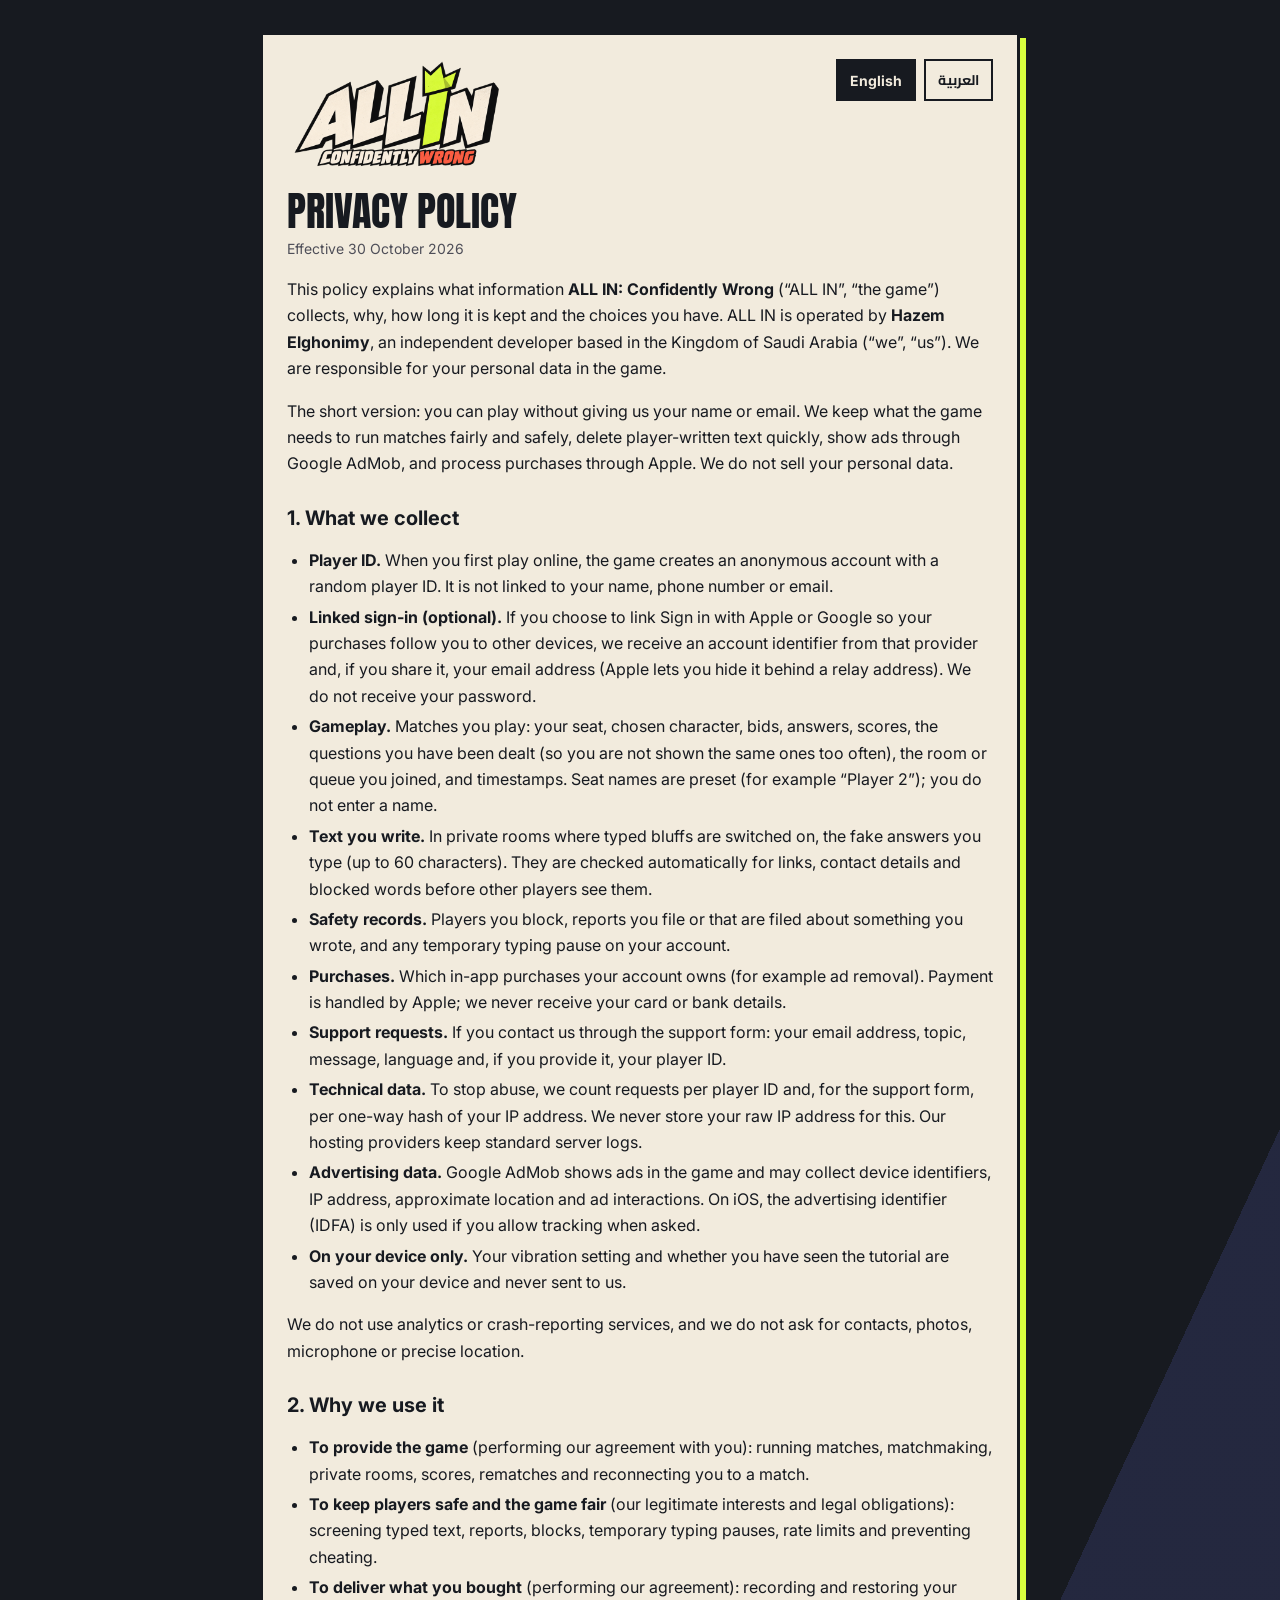
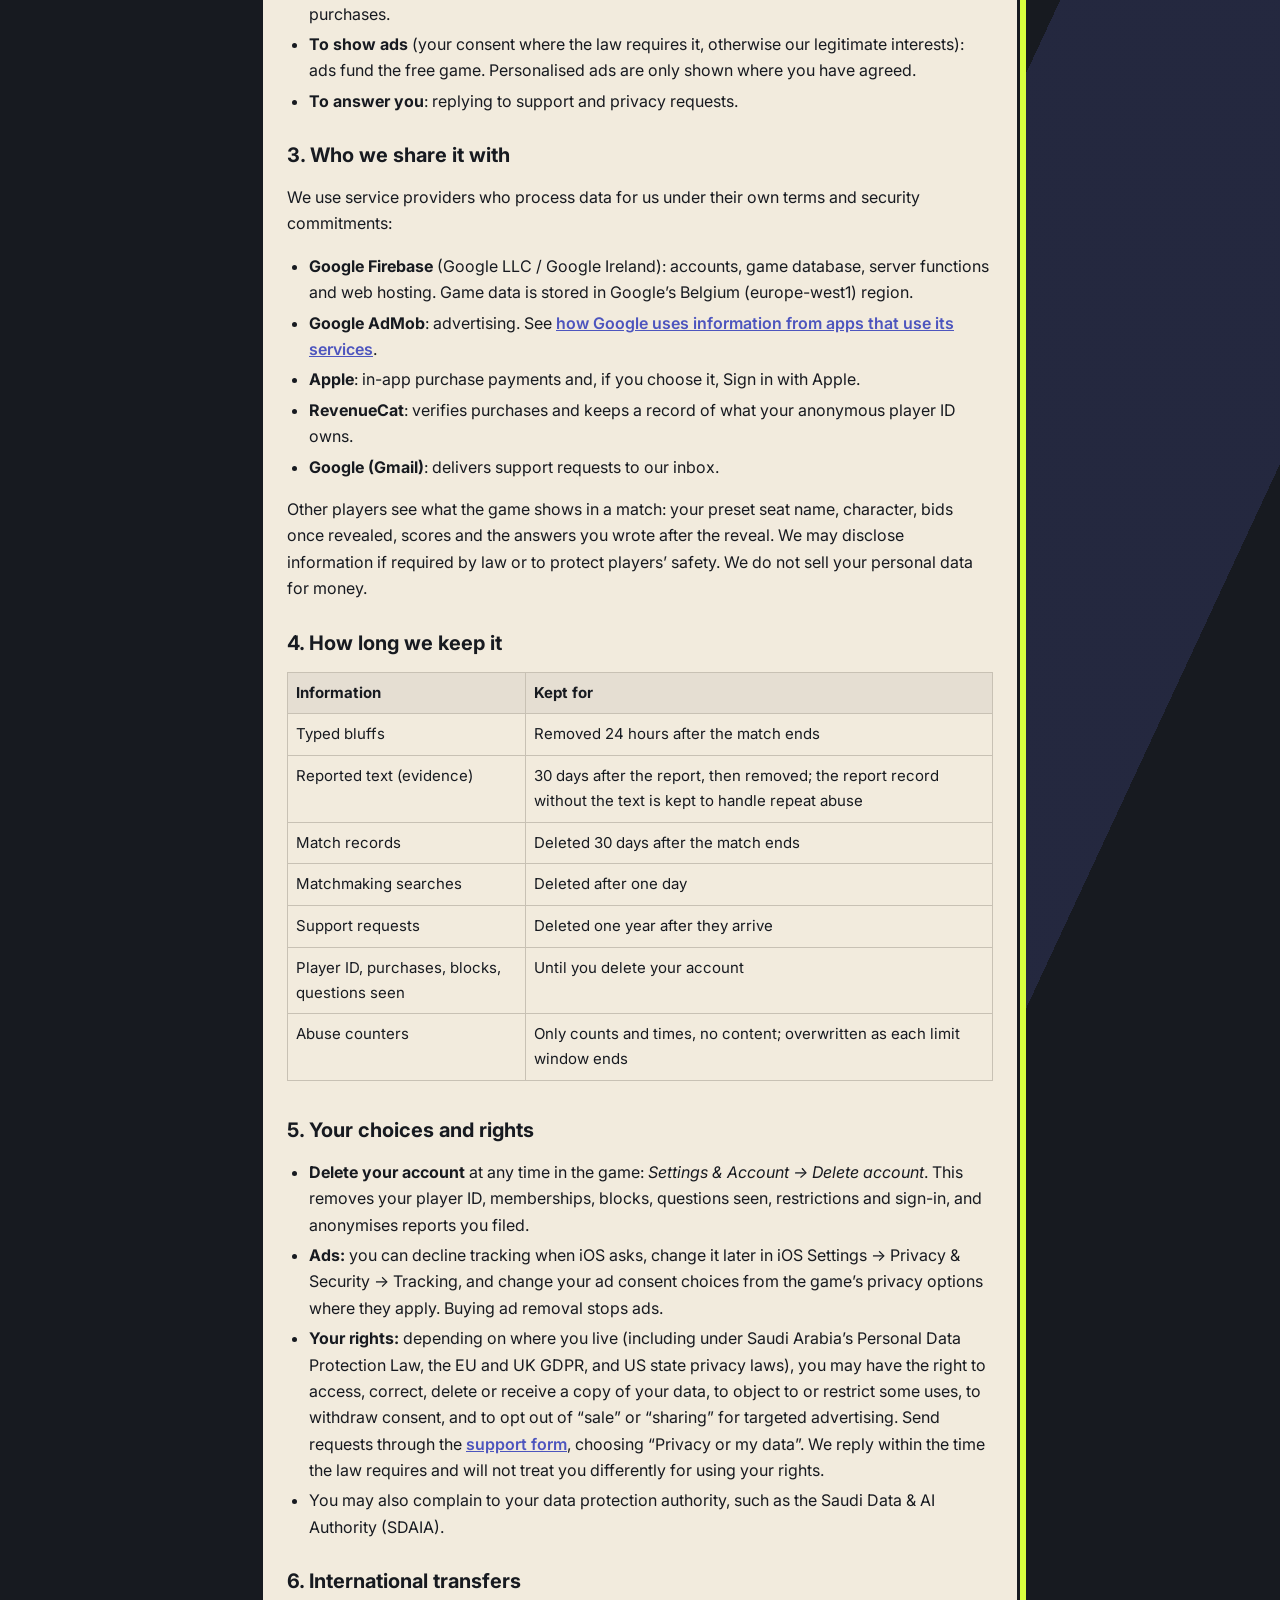
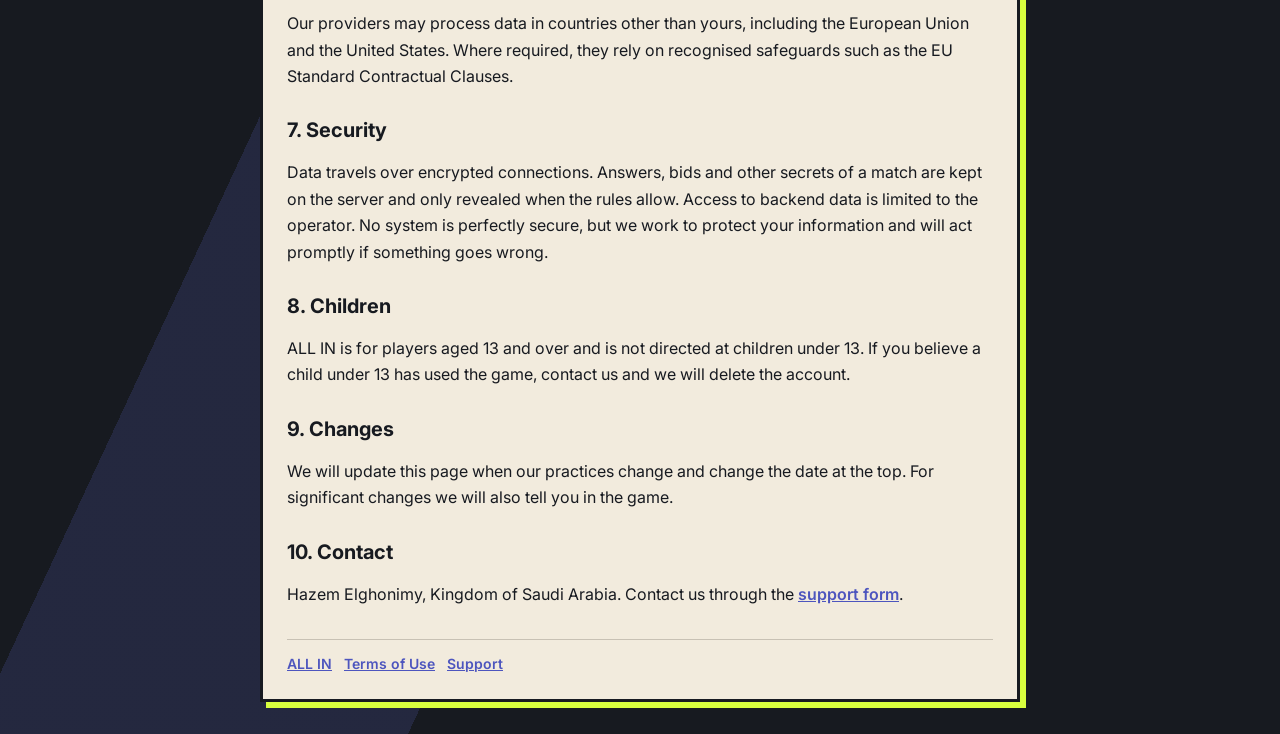
==== all-in/privacy/index.html @ 501f8538 "Publish ALL IN privacy policy, terms and support pages Co-Authored-By: Claude Opus 5.5 <noreply@anth" ====
<!doctype html>
<html lang="en" dir="ltr">
<head>
<meta charset="utf-8">
<meta name="viewport" content="width=device-width, initial-scale=1">
<title>ALL IN Privacy Policy</title>
<meta name="description" content="How ALL IN: Confidently Wrong collects, uses and protects your information.">
<link rel="icon" href="../favicon.png">
<link rel="preconnect" href="https://fonts.googleapis.com">
<link rel="preconnect" href="https://fonts.gstatic.com" crossorigin>
<link href="https://fonts.googleapis.com/css2?family=Anton&family=Cairo:wght@400;700;800&family=Inter:wght@400;600;700&display=swap" rel="stylesheet">
<link rel="stylesheet" href="../legal.css">
</head>
<body>
<main class="card">
  <div class="top">
    <a href="../"><img class="logo" src="../logo.png" alt="ALL IN: Confidently Wrong" width="360" height="180"></a>
    <div class="switch" role="group" aria-label="Language / اللغة">
      <button type="button" data-lang="en" aria-pressed="true">English</button>
      <button type="button" data-lang="ar" aria-pressed="false">العربية</button>
    </div>
  </div>

<article lang="en" dir="ltr">
  <h1>Privacy Policy</h1>
  <p class="meta">Effective 30 October 2026</p>

  <p>This policy explains what information <strong>ALL IN: Confidently Wrong</strong> (“ALL IN”, “the game”) collects, why, how long it is kept and the choices you have. ALL IN is operated by <strong>Hazem Elghonimy</strong>, an independent developer based in the Kingdom of Saudi Arabia (“we”, “us”). We are responsible for your personal data in the game.</p>
  <p>The short version: you can play without giving us your name or email. We keep what the game needs to run matches fairly and safely, delete player-written text quickly, show ads through Google AdMob, and process purchases through Apple. We do not sell your personal data.</p>

  <h2>1. What we collect</h2>
  <ul>
    <li><strong>Player ID.</strong> When you first play online, the game creates an anonymous account with a random player ID. It is not linked to your name, phone number or email.</li>
    <li><strong>Linked sign-in (optional).</strong> If you choose to link Sign in with Apple or Google so your purchases follow you to other devices, we receive an account identifier from that provider and, if you share it, your email address (Apple lets you hide it behind a relay address). We do not receive your password.</li>
    <li><strong>Gameplay.</strong> Matches you play: your seat, chosen character, bids, answers, scores, the questions you have been dealt (so you are not shown the same ones too often), the room or queue you joined, and timestamps. Seat names are preset (for example “Player 2”); you do not enter a name.</li>
    <li><strong>Text you write.</strong> In private rooms where typed bluffs are switched on, the fake answers you type (up to 60 characters). They are checked automatically for links, contact details and blocked words before other players see them.</li>
    <li><strong>Safety records.</strong> Players you block, reports you file or that are filed about something you wrote, and any temporary typing pause on your account.</li>
    <li><strong>Purchases.</strong> Which in-app purchases your account owns (for example ad removal). Payment is handled by Apple; we never receive your card or bank details.</li>
    <li><strong>Support requests.</strong> If you contact us through the support form: your email address, topic, message, language and, if you provide it, your player ID.</li>
    <li><strong>Technical data.</strong> To stop abuse, we count requests per player ID and, for the support form, per one-way hash of your IP address. We never store your raw IP address for this. Our hosting providers keep standard server logs.</li>
    <li><strong>Advertising data.</strong> Google AdMob shows ads in the game and may collect device identifiers, IP address, approximate location and ad interactions. On iOS, the advertising identifier (IDFA) is only used if you allow tracking when asked.</li>
    <li><strong>On your device only.</strong> Your vibration setting and whether you have seen the tutorial are saved on your device and never sent to us.</li>
  </ul>
  <p>We do not use analytics or crash-reporting services, and we do not ask for contacts, photos, microphone or precise location.</p>

  <h2>2. Why we use it</h2>
  <ul>
    <li><strong>To provide the game</strong> (performing our agreement with you): running matches, matchmaking, private rooms, scores, rematches and reconnecting you to a match.</li>
    <li><strong>To keep players safe and the game fair</strong> (our legitimate interests and legal obligations): screening typed text, reports, blocks, temporary typing pauses, rate limits and preventing cheating.</li>
    <li><strong>To deliver what you bought</strong> (performing our agreement): recording and restoring your purchases.</li>
    <li><strong>To show ads</strong> (your consent where the law requires it, otherwise our legitimate interests): ads fund the free game. Personalised ads are only shown where you have agreed.</li>
    <li><strong>To answer you</strong>: replying to support and privacy requests.</li>
  </ul>

  <h2>3. Who we share it with</h2>
  <p>We use service providers who process data for us under their own terms and security commitments:</p>
  <ul>
    <li><strong>Google Firebase</strong> (Google LLC / Google Ireland): accounts, game database, server functions and web hosting. Game data is stored in Google’s Belgium (europe-west1) region.</li>
    <li><strong>Google AdMob</strong>: advertising. See <a href="https://policies.google.com/technologies/partner-sites" rel="noopener">how Google uses information from apps that use its services</a>.</li>
    <li><strong>Apple</strong>: in-app purchase payments and, if you choose it, Sign in with Apple.</li>
    <li><strong>RevenueCat</strong>: verifies purchases and keeps a record of what your anonymous player ID owns.</li>
    <li><strong>Google (Gmail)</strong>: delivers support requests to our inbox.</li>
  </ul>
  <p>Other players see what the game shows in a match: your preset seat name, character, bids once revealed, scores and the answers you wrote after the reveal. We may disclose information if required by law or to protect players’ safety. We do not sell your personal data for money.</p>

  <h2>4. How long we keep it</h2>
  <div class="table"><table>
    <tr><th>Information</th><th>Kept for</th></tr>
    <tr><td>Typed bluffs</td><td>Removed 24 hours after the match ends</td></tr>
    <tr><td>Reported text (evidence)</td><td>30 days after the report, then removed; the report record without the text is kept to handle repeat abuse</td></tr>
    <tr><td>Match records</td><td>Deleted 30 days after the match ends</td></tr>
    <tr><td>Matchmaking searches</td><td>Deleted after one day</td></tr>
    <tr><td>Support requests</td><td>Deleted one year after they arrive</td></tr>
    <tr><td>Player ID, purchases, blocks, questions seen</td><td>Until you delete your account</td></tr>
    <tr><td>Abuse counters</td><td>Only counts and times, no content; overwritten as each limit window ends</td></tr>
  </table></div>

  <h2>5. Your choices and rights</h2>
  <ul>
    <li><strong>Delete your account</strong> at any time in the game: <em>Settings &amp; Account → Delete account</em>. This removes your player ID, memberships, blocks, questions seen, restrictions and sign-in, and anonymises reports you filed.</li>
    <li><strong>Ads:</strong> you can decline tracking when iOS asks, change it later in iOS Settings → Privacy &amp; Security → Tracking, and change your ad consent choices from the game’s privacy options where they apply. Buying ad removal stops ads.</li>
    <li><strong>Your rights:</strong> depending on where you live (including under Saudi Arabia’s Personal Data Protection Law, the EU and UK GDPR, and US state privacy laws), you may have the right to access, correct, delete or receive a copy of your data, to object to or restrict some uses, to withdraw consent, and to opt out of “sale” or “sharing” for targeted advertising. Send requests through the <a href="../support/">support form</a>, choosing “Privacy or my data”. We reply within the time the law requires and will not treat you differently for using your rights.</li>
    <li>You may also complain to your data protection authority, such as the Saudi Data &amp; AI Authority (SDAIA).</li>
  </ul>

  <h2>6. International transfers</h2>
  <p>Our providers may process data in countries other than yours, including the European Union and the United States. Where required, they rely on recognised safeguards such as the EU Standard Contractual Clauses.</p>

  <h2>7. Security</h2>
  <p>Data travels over encrypted connections. Answers, bids and other secrets of a match are kept on the server and only revealed when the rules allow. Access to backend data is limited to the operator. No system is perfectly secure, but we work to protect your information and will act promptly if something goes wrong.</p>

  <h2>8. Children</h2>
  <p>ALL IN is for players aged 13 and over and is not directed at children under 13. If you believe a child under 13 has used the game, contact us and we will delete the account.</p>

  <h2>9. Changes</h2>
  <p>We will update this page when our practices change and change the date at the top. For significant changes we will also tell you in the game.</p>

  <h2>10. Contact</h2>
  <p>Hazem Elghonimy, Kingdom of Saudi Arabia. Contact us through the <a href="../support/">support form</a>.</p>

  <footer><a href="../">ALL IN</a><a href="../terms/">Terms of Use</a><a href="../support/">Support</a></footer>
</article>

<article lang="ar" dir="rtl">
  <h1>سياسة الخصوصية</h1>
  <p class="meta">تاريخ السريان: 30 أكتوبر 2026</p>

  <p>توضح هذه السياسة المعلومات التي تجمعها لعبة <strong>ALL IN: Confidently Wrong</strong> («ALL IN» أو «اللعبة»)، وسبب جمعها، ومدة الاحتفاظ بها، والخيارات المتاحة لك. يشغّل اللعبة <strong>حازم الغنيمي</strong>، مطوّر مستقل مقيم في المملكة العربية السعودية («نحن»)، وهو المسؤول عن بياناتك الشخصية في اللعبة.</p>
  <p>باختصار: يمكنك اللعب دون أن تعطينا اسمك أو بريدك الإلكتروني. نحتفظ بما تحتاجه اللعبة لإدارة المباريات بعدل وأمان، ونحذف النصوص التي يكتبها اللاعبون بسرعة، ونعرض الإعلانات عبر Google AdMob، وتتم المشتريات عبر Apple. لا نبيع بياناتك الشخصية.</p>

  <h2>1. ما الذي نجمعه</h2>
  <ul>
    <li><strong>معرّف اللاعب.</strong> عند أول لعب عبر الإنترنت تنشئ اللعبة حسابًا مجهول الهوية بمعرّف عشوائي، غير مرتبط باسمك أو رقم هاتفك أو بريدك الإلكتروني.</li>
    <li><strong>ربط تسجيل الدخول (اختياري).</strong> إذا اخترت ربط حسابك بـ Apple أو Google لتنتقل مشترياتك معك إلى أجهزة أخرى، نتلقى معرّف الحساب من تلك الجهة، وبريدك الإلكتروني إن اخترت مشاركته (تتيح Apple إخفاءه خلف عنوان وسيط). لا نتلقى كلمة مرورك.</li>
    <li><strong>بيانات اللعب.</strong> المباريات التي تلعبها: مقعدك، والشخصية التي اخترتها، ومراهناتك، وإجاباتك، ونقاطك، والأسئلة التي ظهرت لك (حتى لا تتكرر عليك كثيرًا)، والغرفة أو قائمة الانتظار التي انضممت إليها، والأوقات. أسماء المقاعد محددة مسبقًا (مثل «اللاعب 2») ولا تُدخل اسمًا.</li>
    <li><strong>النصوص التي تكتبها.</strong> في الغرف الخاصة التي تُفعَّل فيها الخدع المكتوبة: الإجابات المزيفة التي تكتبها (حتى 60 حرفًا). تُفحص تلقائيًا بحثًا عن الروابط وبيانات التواصل والكلمات المحظورة قبل أن يراها اللاعبون الآخرون.</li>
    <li><strong>سجلات الأمان.</strong> اللاعبون الذين تحظرهم، والبلاغات التي تقدّمها أو التي تُقدَّم بشأن ما كتبته، وأي إيقاف مؤقت للكتابة في حسابك.</li>
    <li><strong>المشتريات.</strong> ما يملكه حسابك من مشتريات داخل اللعبة (مثل إزالة الإعلانات). تتولى Apple الدفع، ولا نتلقى أبدًا بيانات بطاقتك أو حسابك البنكي.</li>
    <li><strong>طلبات الدعم.</strong> إذا تواصلت معنا عبر نموذج الدعم: بريدك الإلكتروني، والموضوع، والرسالة، واللغة، ومعرّف اللاعب إن قدّمته.</li>
    <li><strong>بيانات تقنية.</strong> لمنع إساءة الاستخدام نعدّ الطلبات لكل معرّف لاعب، ولنموذج الدعم لكل بصمة أحادية الاتجاه (hash) لعنوان IP الخاص بك. لا نخزّن عنوان IP نفسه لهذا الغرض. ويحتفظ مزوّدو الاستضافة بسجلات خوادم اعتيادية.</li>
    <li><strong>بيانات الإعلانات.</strong> تعرض Google AdMob الإعلانات في اللعبة وقد تجمع معرّفات الجهاز وعنوان IP والموقع التقريبي والتفاعل مع الإعلانات. على iOS لا يُستخدم معرّف الإعلانات (IDFA) إلا إذا سمحت بالتتبع عند سؤالك.</li>
    <li><strong>على جهازك فقط.</strong> إعداد الاهتزاز وما إذا كنت قد شاهدت الشرح التعليمي يُحفظان على جهازك ولا يُرسلان إلينا.</li>
  </ul>
  <p>لا نستخدم خدمات التحليلات أو تقارير الأعطال، ولا نطلب الوصول إلى جهات الاتصال أو الصور أو الميكروفون أو موقعك الدقيق.</p>

  <h2>2. لماذا نستخدمها</h2>
  <ul>
    <li><strong>لتقديم اللعبة</strong> (تنفيذ اتفاقنا معك): إدارة المباريات، والبحث عن لاعبين، والغرف الخاصة، والنقاط، وإعادة المباراة، وإعادة اتصالك بمباراة.</li>
    <li><strong>لحماية اللاعبين وضمان العدل</strong> (مصلحتنا المشروعة والتزاماتنا النظامية): فحص النصوص المكتوبة، والبلاغات، والحظر، والإيقاف المؤقت للكتابة، وحدود الاستخدام، ومنع الغش.</li>
    <li><strong>لتسليم ما اشتريته</strong> (تنفيذ اتفاقنا): تسجيل مشترياتك واستعادتها.</li>
    <li><strong>لعرض الإعلانات</strong> (موافقتك حيث يشترطها النظام، وإلا فمصلحتنا المشروعة): الإعلانات تموّل اللعبة المجانية، ولا تُعرض الإعلانات المخصصة إلا حيث وافقت.</li>
    <li><strong>للرد عليك</strong>: الرد على طلبات الدعم والخصوصية.</li>
  </ul>

  <h2>3. مع من نشاركها</h2>
  <p>نستعين بمزوّدي خدمات يعالجون البيانات لصالحنا وفق شروطهم والتزاماتهم الأمنية:</p>
  <ul>
    <li><strong>Google Firebase</strong> (Google LLC / Google Ireland): الحسابات، وقاعدة بيانات اللعبة، ووظائف الخادم، واستضافة الويب. تُخزَّن بيانات اللعبة في منطقة Google في بلجيكا (europe-west1).</li>
    <li><strong>Google AdMob</strong>: الإعلانات. اطّلع على <a href="https://policies.google.com/technologies/partner-sites?hl=ar" rel="noopener">كيف تستخدم Google المعلومات من التطبيقات التي تستخدم خدماتها</a>.</li>
    <li><strong>Apple</strong>: مدفوعات الشراء داخل اللعبة، وتسجيل الدخول عبر Apple إن اخترته.</li>
    <li><strong>RevenueCat</strong>: تتحقق من المشتريات وتحتفظ بسجل لما يملكه معرّف اللاعب المجهول.</li>
    <li><strong>Google (Gmail)</strong>: توصيل طلبات الدعم إلى بريدنا.</li>
  </ul>
  <p>يرى اللاعبون الآخرون ما تعرضه اللعبة في المباراة: اسم مقعدك المحدد مسبقًا، وشخصيتك، ومراهناتك بعد كشفها، ونقاطك، والإجابات التي كتبتها بعد كشف النتيجة. قد نفصح عن معلومات إذا اقتضى النظام ذلك أو لحماية سلامة اللاعبين. لا نبيع بياناتك الشخصية مقابل المال.</p>

  <h2>4. مدة الاحتفاظ</h2>
  <div class="table"><table>
    <tr><th>المعلومات</th><th>مدة الاحتفاظ</th></tr>
    <tr><td>الخدع المكتوبة</td><td>تُزال بعد 24 ساعة من انتهاء المباراة</td></tr>
    <tr><td>النص المُبلَّغ عنه (الدليل)</td><td>30 يومًا من البلاغ ثم يُزال؛ ويُحتفظ بسجل البلاغ دون النص للتعامل مع الإساءة المتكررة</td></tr>
    <tr><td>سجلات المباريات</td><td>تُحذف بعد 30 يومًا من انتهاء المباراة</td></tr>
    <tr><td>عمليات البحث عن لاعبين</td><td>تُحذف بعد يوم واحد</td></tr>
    <tr><td>طلبات الدعم</td><td>تُحذف بعد سنة من وصولها</td></tr>
    <tr><td>معرّف اللاعب، والمشتريات، والحظر، والأسئلة التي ظهرت لك</td><td>حتى تحذف حسابك</td></tr>
    <tr><td>عدّادات منع الإساءة</td><td>أعداد وأوقات فقط دون أي محتوى، وتُستبدل بانتهاء كل فترة</td></tr>
  </table></div>

  <h2>5. خياراتك وحقوقك</h2>
  <ul>
    <li><strong>احذف حسابك</strong> في أي وقت من داخل اللعبة: <em>الإعدادات والحساب ← حذف الحساب</em>. يزيل ذلك معرّف اللاعب، والعضويات، والحظر، والأسئلة التي ظهرت لك، والقيود، وتسجيل الدخول، ويجعل البلاغات التي قدّمتها مجهولة المصدر.</li>
    <li><strong>الإعلانات:</strong> يمكنك رفض التتبع عندما يسألك iOS، وتغيير ذلك لاحقًا من إعدادات iOS ← الخصوصية والأمن ← التتبع، وتغيير خيارات موافقتك على الإعلانات من خيارات الخصوصية في اللعبة حيث تنطبق. شراء إزالة الإعلانات يوقف الإعلانات.</li>
    <li><strong>حقوقك:</strong> بحسب مكان إقامتك (ومن ذلك نظام حماية البيانات الشخصية في المملكة العربية السعودية، واللائحة العامة لحماية البيانات في الاتحاد الأوروبي والمملكة المتحدة، وقوانين الخصوصية في الولايات الأمريكية)، قد يحق لك الوصول إلى بياناتك أو تصحيحها أو حذفها أو الحصول على نسخة منها، والاعتراض على بعض الاستخدامات أو تقييدها، وسحب موافقتك، ورفض «بيع» بياناتك أو «مشاركتها» للإعلانات الموجّهة. أرسل طلبك عبر <a href="../support/?lang=ar">نموذج الدعم</a> واختر «الخصوصية أو بياناتي». نرد خلال المدة التي يحددها النظام، ولن نعاملك بشكل مختلف لاستخدامك حقوقك.</li>
    <li>يمكنك أيضًا تقديم شكوى إلى الجهة المختصة بحماية البيانات، مثل الهيئة السعودية للبيانات والذكاء الاصطناعي (سدايا).</li>
  </ul>

  <h2>6. نقل البيانات خارج بلدك</h2>
  <p>قد يعالج مزوّدونا البيانات في دول غير دولتك، منها دول الاتحاد الأوروبي والولايات المتحدة. وحيث يلزم ذلك، يعتمدون ضمانات معترفًا بها مثل البنود التعاقدية القياسية للاتحاد الأوروبي.</p>

  <h2>7. الأمان</h2>
  <p>تنتقل البيانات عبر اتصالات مشفّرة. الإجابات والمراهنات وغيرها من أسرار المباراة محفوظة على الخادم ولا تُكشف إلا عندما تسمح القواعد. يقتصر الوصول إلى بيانات الخادم على المشغّل. لا يوجد نظام آمن تمامًا، لكننا نعمل على حماية معلوماتك وسنتصرف فورًا إذا حدث خلل.</p>

  <h2>8. الأطفال</h2>
  <p>لعبة ALL IN مخصصة لمن أعمارهم 13 عامًا فأكثر، وليست موجهة للأطفال دون 13 عامًا. إذا كنت تعتقد أن طفلًا دون 13 عامًا استخدم اللعبة، فتواصل معنا وسنحذف الحساب.</p>

  <h2>9. التغييرات</h2>
  <p>سنحدّث هذه الصفحة عند تغيّر ممارساتنا ونغيّر التاريخ في أعلاها. وفي التغييرات الجوهرية سنبلغك أيضًا داخل اللعبة.</p>

  <h2>10. التواصل</h2>
  <p>حازم الغنيمي، المملكة العربية السعودية. تواصل معنا عبر <a href="../support/?lang=ar">نموذج الدعم</a>.</p>
  <p class="meta">في حال وجود اختلاف بين النسختين العربية والإنجليزية، تُعتمد النسخة الإنجليزية.</p>

  <footer><a href="../?lang=ar">ALL IN</a><a href="../terms/?lang=ar">شروط الاستخدام</a><a href="../support/?lang=ar">الدعم</a></footer>
</article>
</main>
<script src="../legal.js"></script>
</body>
</html>
---- all-in/legal.css ----
:root {
  --charcoal: #171A20;
  --paper: #F2EBDD;
  --paper-line: #C8C1B4;
  --ink-soft: #4E4E58;
  --chartreuse: #D8FF3E;
  --periwinkle: #727CFF;
  --periwinkle-ink: #4D55BE;
  color-scheme: dark;
}

* { box-sizing: border-box; }

body {
  margin: 0;
  background:
    linear-gradient(115deg, transparent 0 58%, rgba(114, 124, 255, 0.14) 58% 72%, transparent 72%),
    var(--charcoal);
  color: var(--charcoal);
  font: 16px/1.65 Inter, system-ui, sans-serif;
  padding: 32px 16px;
}

.card {
  max-width: 760px;
  margin: 0 auto;
  background: var(--paper);
  border: 3px solid var(--charcoal);
  box-shadow: 6px 6px 0 var(--chartreuse);
  padding: 24px;
}

.top { display: flex; align-items: flex-start; justify-content: space-between; gap: 12px; flex-wrap: wrap; }
.logo { width: min(220px, 55vw); height: auto; display: block; }

.switch { display: flex; gap: 8px; }
.switch button {
  font: 700 14px Inter, Cairo, sans-serif;
  background: transparent;
  border: 2px solid var(--charcoal);
  padding: 6px 12px;
  cursor: pointer;
  color: var(--charcoal);
}
.switch button[aria-pressed="true"] { background: var(--charcoal); color: var(--paper); }
.switch button:focus-visible, a:focus-visible { outline: 3px solid var(--periwinkle); outline-offset: 2px; }

article[lang="ar"] { font-family: Cairo, system-ui, sans-serif; line-height: 1.8; }
.js article[hidden] { display: none; }
article + article { border-top: 2px solid var(--charcoal); margin-top: 32px; padding-top: 8px; }
.js article + article { border-top: 0; margin-top: 0; padding-top: 0; }

h1 {
  font: 400 40px/1.1 Anton, Impact, sans-serif;
  text-transform: uppercase;
  margin: 20px 0 4px;
}
article[lang="ar"] h1 { font: 800 34px/1.3 Cairo, sans-serif; text-transform: none; }
h2 { font-size: 20px; line-height: 1.3; margin: 28px 0 8px; }
article[lang="ar"] h2 { font-size: 21px; }
.meta { color: var(--ink-soft); font-size: 14px; margin: 0 0 16px; }

a { color: var(--periwinkle-ink); font-weight: 600; }
ul { padding-inline-start: 22px; }
li { margin: 4px 0; }

table { border-collapse: collapse; width: 100%; font-size: 15px; margin: 8px 0; }
th, td { border: 1px solid var(--paper-line); padding: 8px; text-align: start; vertical-align: top; }
th { background: rgba(23, 26, 32, 0.06); }
.table { overflow-x: auto; }

.links { display: grid; gap: 12px; margin: 24px 0 8px; }
.links a {
  display: block;
  text-decoration: none;
  color: var(--charcoal);
  background: var(--chartreuse);
  border: 3px solid var(--charcoal);
  box-shadow: 4px 4px 0 var(--charcoal);
  padding: 14px 18px;
  font: 400 22px/1.1 Anton, Impact, sans-serif;
  text-transform: uppercase;
}
.links a span { display: block; font: 600 14px/1.4 Inter, sans-serif; text-transform: none; margin-top: 4px; }
article[lang="ar"] .links a { font: 800 20px/1.3 Cairo, sans-serif; }
article[lang="ar"] .links a span { font-family: Cairo, sans-serif; }

footer { margin-top: 32px; padding-top: 12px; border-top: 1px solid var(--paper-line); font-size: 14px; color: var(--ink-soft); }
footer a { margin-inline-end: 12px; }
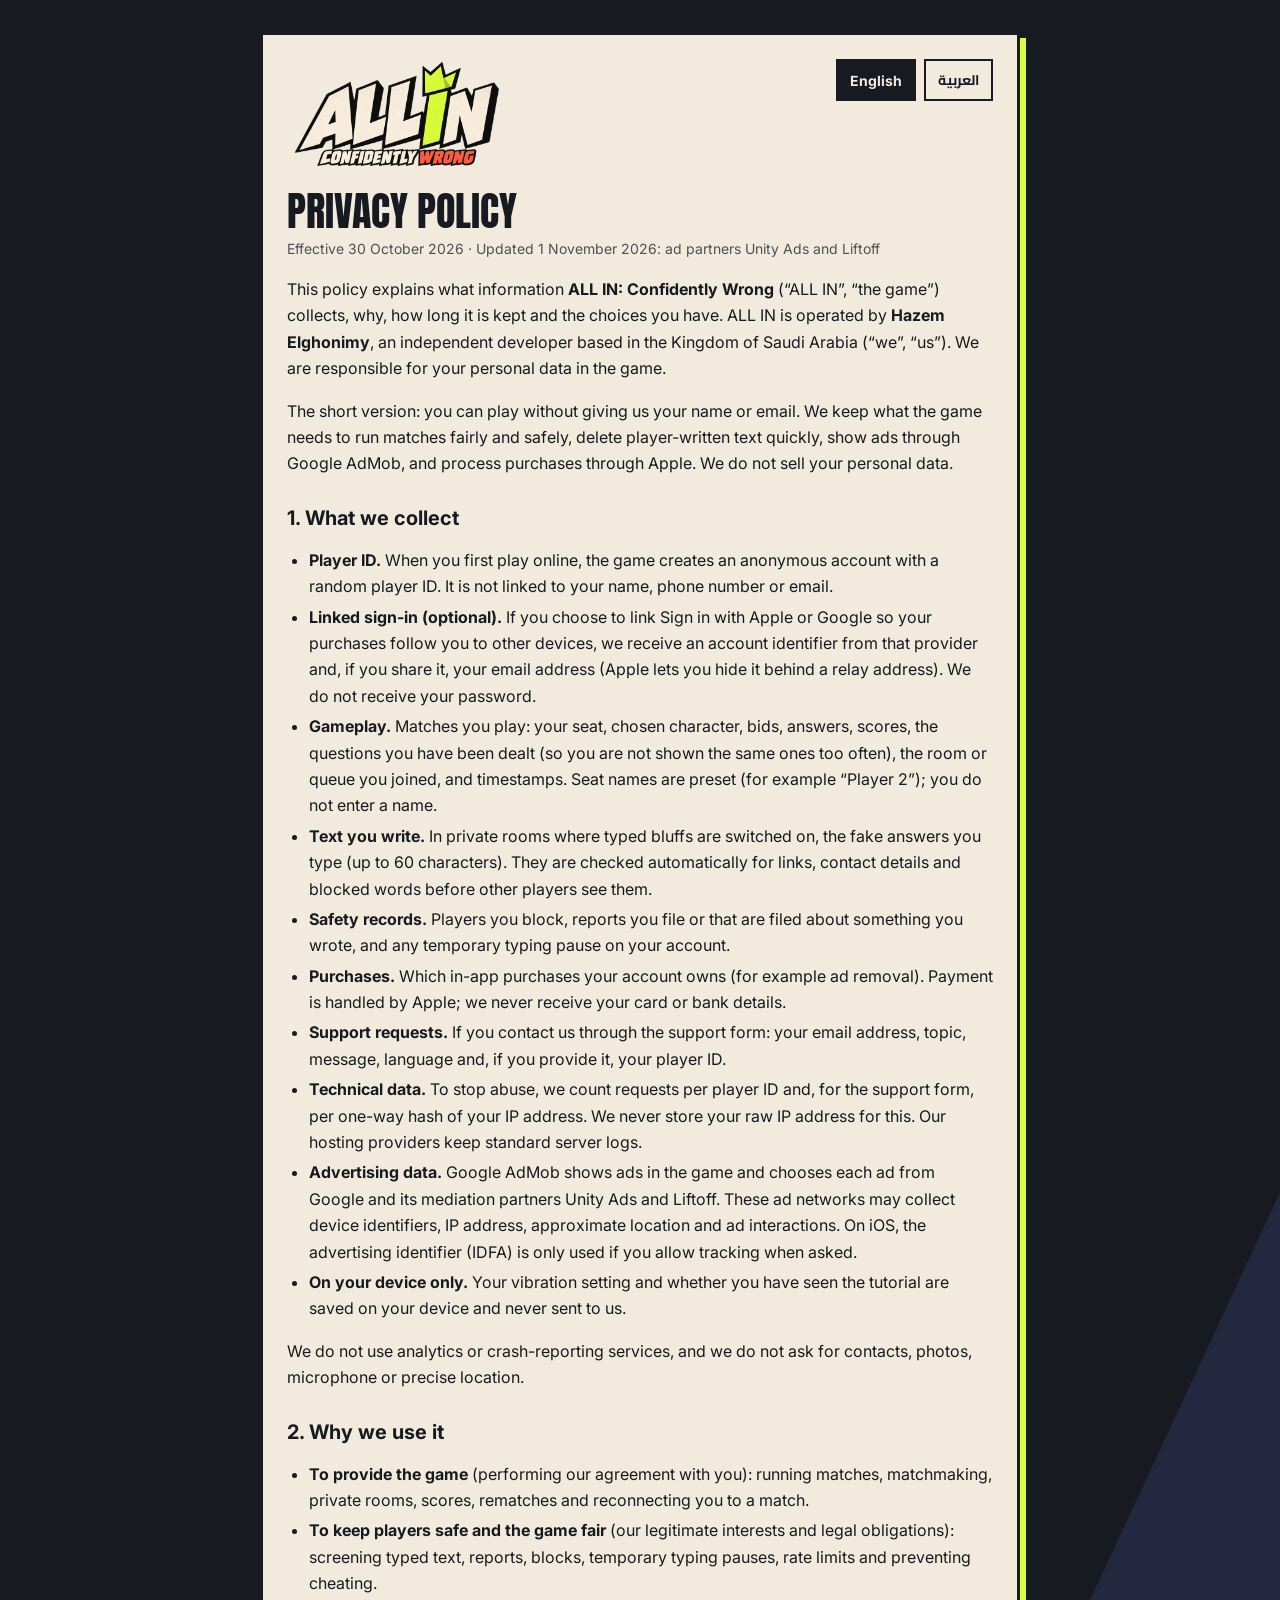
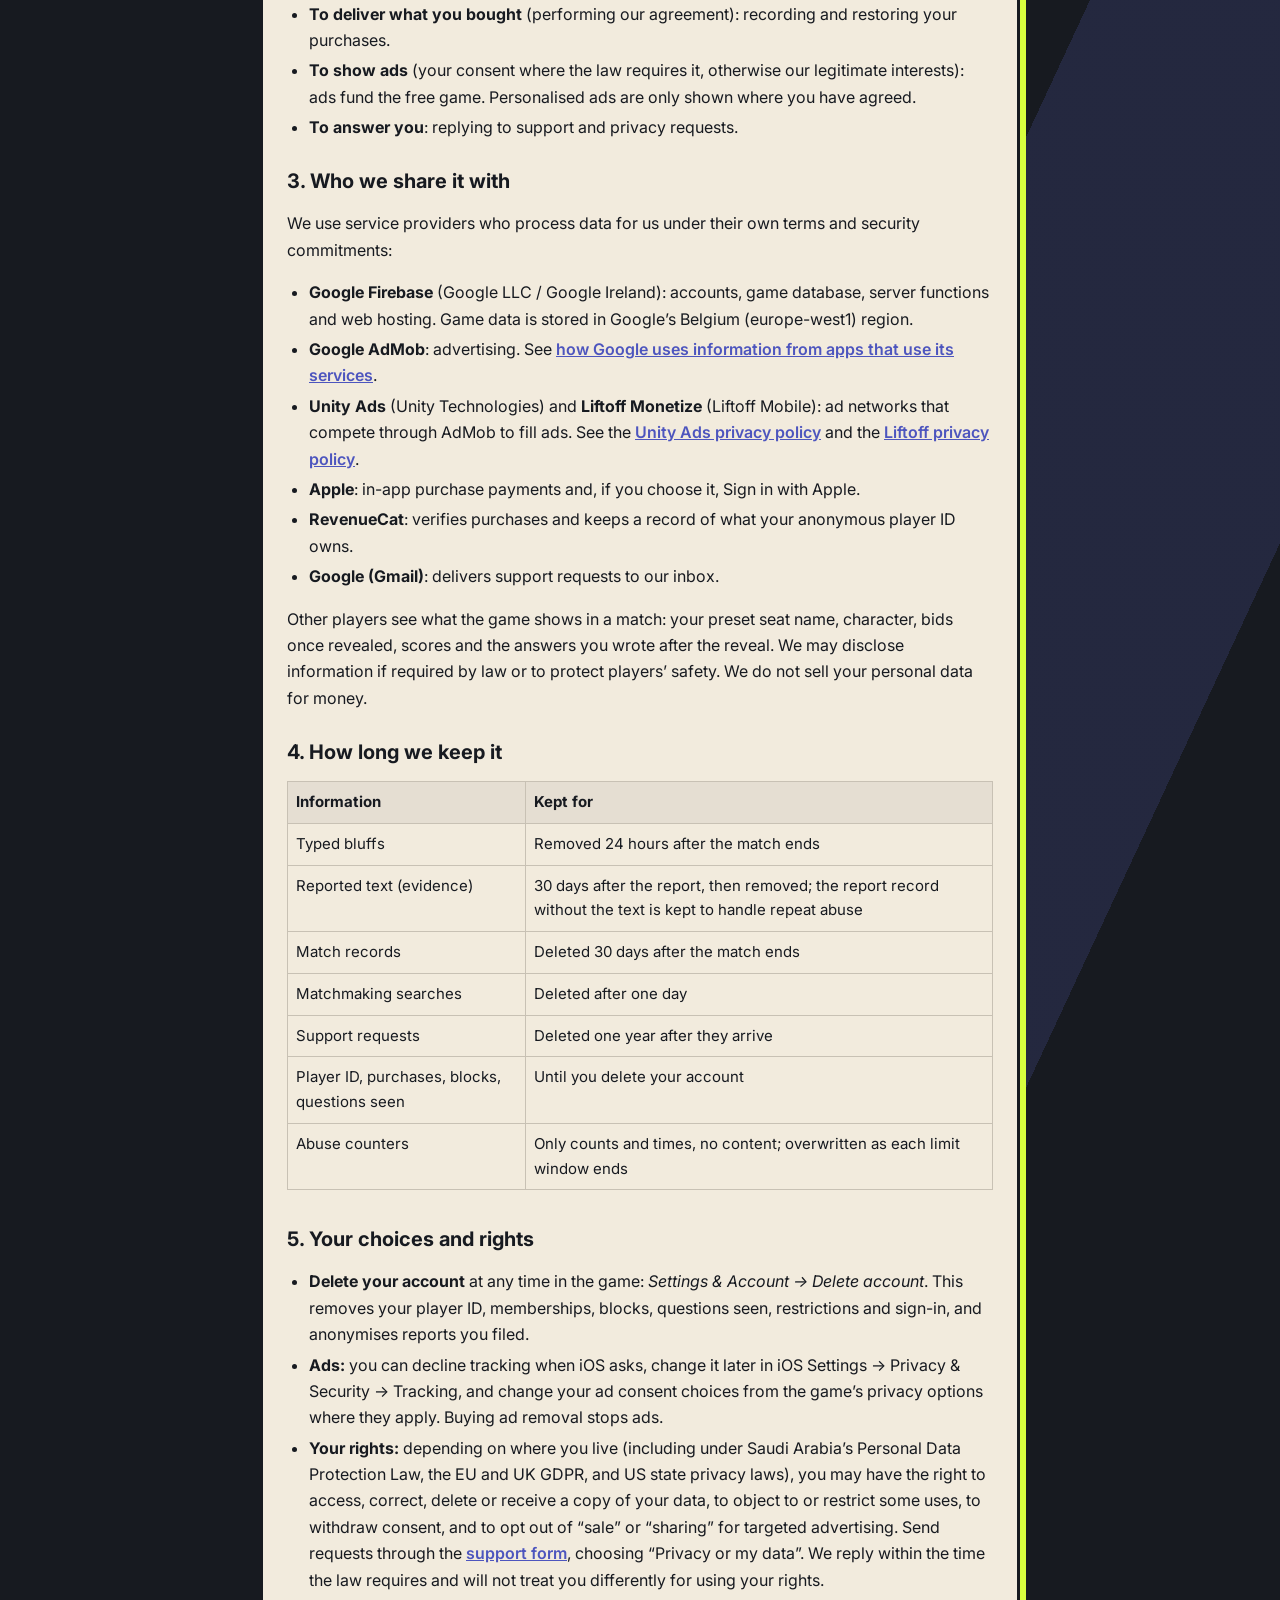
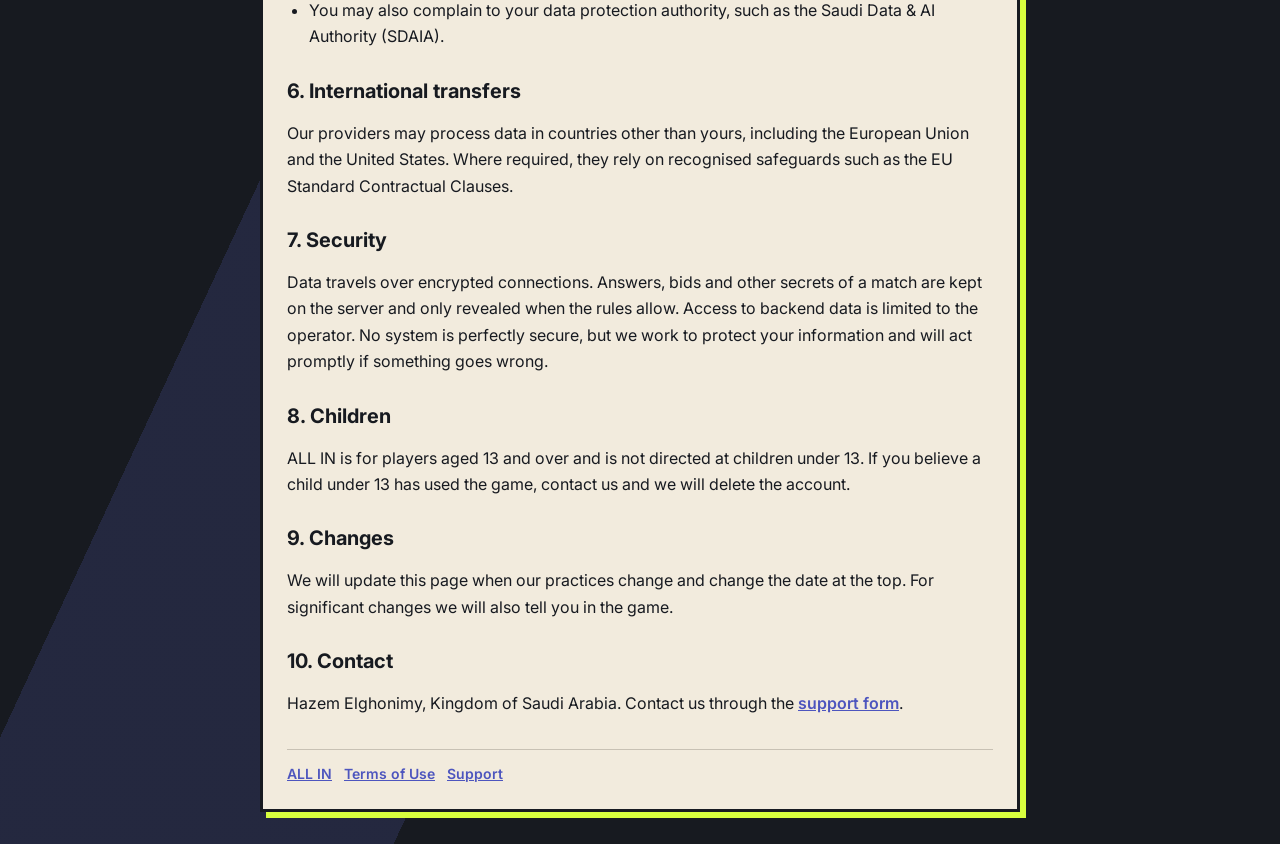
==== commit 78be788b: "Name Unity Ads and Liftoff as ALL IN ad partners in the privacy policy Co-Authored-By: Claude Opus 5" ====
--- a/all-in/privacy/index.html
+++ b/all-in/privacy/index.html
@@ -23,7 +23,7 @@
 
 <article lang="en" dir="ltr">
   <h1>Privacy Policy</h1>
-  <p class="meta">Effective 30 October 2026</p>
+  <p class="meta">Effective 30 October 2026 · Updated 1 November 2026: ad partners Unity Ads and Liftoff</p>
 
   <p>This policy explains what information <strong>ALL IN: Confidently Wrong</strong> (“ALL IN”, “the game”) collects, why, how long it is kept and the choices you have. ALL IN is operated by <strong>Hazem Elghonimy</strong>, an independent developer based in the Kingdom of Saudi Arabia (“we”, “us”). We are responsible for your personal data in the game.</p>
   <p>The short version: you can play without giving us your name or email. We keep what the game needs to run matches fairly and safely, delete player-written text quickly, show ads through Google AdMob, and process purchases through Apple. We do not sell your personal data.</p>
@@ -38,7 +38,7 @@
     <li><strong>Purchases.</strong> Which in-app purchases your account owns (for example ad removal). Payment is handled by Apple; we never receive your card or bank details.</li>
     <li><strong>Support requests.</strong> If you contact us through the support form: your email address, topic, message, language and, if you provide it, your player ID.</li>
     <li><strong>Technical data.</strong> To stop abuse, we count requests per player ID and, for the support form, per one-way hash of your IP address. We never store your raw IP address for this. Our hosting providers keep standard server logs.</li>
-    <li><strong>Advertising data.</strong> Google AdMob shows ads in the game and may collect device identifiers, IP address, approximate location and ad interactions. On iOS, the advertising identifier (IDFA) is only used if you allow tracking when asked.</li>
+    <li><strong>Advertising data.</strong> Google AdMob shows ads in the game and chooses each ad from Google and its mediation partners Unity Ads and Liftoff. These ad networks may collect device identifiers, IP address, approximate location and ad interactions. On iOS, the advertising identifier (IDFA) is only used if you allow tracking when asked.</li>
     <li><strong>On your device only.</strong> Your vibration setting and whether you have seen the tutorial are saved on your device and never sent to us.</li>
   </ul>
   <p>We do not use analytics or crash-reporting services, and we do not ask for contacts, photos, microphone or precise location.</p>
@@ -57,6 +57,7 @@
   <ul>
     <li><strong>Google Firebase</strong> (Google LLC / Google Ireland): accounts, game database, server functions and web hosting. Game data is stored in Google’s Belgium (europe-west1) region.</li>
     <li><strong>Google AdMob</strong>: advertising. See <a href="https://policies.google.com/technologies/partner-sites" rel="noopener">how Google uses information from apps that use its services</a>.</li>
+    <li><strong>Unity Ads</strong> (Unity Technologies) and <strong>Liftoff Monetize</strong> (Liftoff Mobile): ad networks that compete through AdMob to fill ads. See the <a href="https://unity.com/legal/game-player-and-app-user-privacy-policy" rel="noopener">Unity Ads privacy policy</a> and the <a href="https://liftoff.io/privacy-policy/" rel="noopener">Liftoff privacy policy</a>.</li>
     <li><strong>Apple</strong>: in-app purchase payments and, if you choose it, Sign in with Apple.</li>
     <li><strong>RevenueCat</strong>: verifies purchases and keeps a record of what your anonymous player ID owns.</li>
     <li><strong>Google (Gmail)</strong>: delivers support requests to our inbox.</li>
@@ -103,7 +104,7 @@
 
 <article lang="ar" dir="rtl">
   <h1>سياسة الخصوصية</h1>
-  <p class="meta">تاريخ السريان: 30 أكتوبر 2026</p>
+  <p class="meta">تاريخ السريان: 30 أكتوبر 2026 · تحديث 1 نوفمبر 2026: شريكا الإعلانات Unity Ads وLiftoff</p>
 
   <p>توضح هذه السياسة المعلومات التي تجمعها لعبة <strong>ALL IN: Confidently Wrong</strong> («ALL IN» أو «اللعبة»)، وسبب جمعها، ومدة الاحتفاظ بها، والخيارات المتاحة لك. يشغّل اللعبة <strong>حازم الغنيمي</strong>، مطوّر مستقل مقيم في المملكة العربية السعودية («نحن»)، وهو المسؤول عن بياناتك الشخصية في اللعبة.</p>
   <p>باختصار: يمكنك اللعب دون أن تعطينا اسمك أو بريدك الإلكتروني. نحتفظ بما تحتاجه اللعبة لإدارة المباريات بعدل وأمان، ونحذف النصوص التي يكتبها اللاعبون بسرعة، ونعرض الإعلانات عبر Google AdMob، وتتم المشتريات عبر Apple. لا نبيع بياناتك الشخصية.</p>
@@ -118,7 +119,7 @@
     <li><strong>المشتريات.</strong> ما يملكه حسابك من مشتريات داخل اللعبة (مثل إزالة الإعلانات). تتولى Apple الدفع، ولا نتلقى أبدًا بيانات بطاقتك أو حسابك البنكي.</li>
     <li><strong>طلبات الدعم.</strong> إذا تواصلت معنا عبر نموذج الدعم: بريدك الإلكتروني، والموضوع، والرسالة، واللغة، ومعرّف اللاعب إن قدّمته.</li>
     <li><strong>بيانات تقنية.</strong> لمنع إساءة الاستخدام نعدّ الطلبات لكل معرّف لاعب، ولنموذج الدعم لكل بصمة أحادية الاتجاه (hash) لعنوان IP الخاص بك. لا نخزّن عنوان IP نفسه لهذا الغرض. ويحتفظ مزوّدو الاستضافة بسجلات خوادم اعتيادية.</li>
-    <li><strong>بيانات الإعلانات.</strong> تعرض Google AdMob الإعلانات في اللعبة وقد تجمع معرّفات الجهاز وعنوان IP والموقع التقريبي والتفاعل مع الإعلانات. على iOS لا يُستخدم معرّف الإعلانات (IDFA) إلا إذا سمحت بالتتبع عند سؤالك.</li>
+    <li><strong>بيانات الإعلانات.</strong> تعرض Google AdMob الإعلانات في اللعبة وتختار كل إعلان من Google ومن شريكيها في الوساطة Unity Ads وLiftoff. قد تجمع هذه الشبكات الإعلانية معرّفات الجهاز وعنوان IP والموقع التقريبي والتفاعل مع الإعلانات. على iOS لا يُستخدم معرّف الإعلانات (IDFA) إلا إذا سمحت بالتتبع عند سؤالك.</li>
     <li><strong>على جهازك فقط.</strong> إعداد الاهتزاز وما إذا كنت قد شاهدت الشرح التعليمي يُحفظان على جهازك ولا يُرسلان إلينا.</li>
   </ul>
   <p>لا نستخدم خدمات التحليلات أو تقارير الأعطال، ولا نطلب الوصول إلى جهات الاتصال أو الصور أو الميكروفون أو موقعك الدقيق.</p>
@@ -137,6 +138,7 @@
   <ul>
     <li><strong>Google Firebase</strong> (Google LLC / Google Ireland): الحسابات، وقاعدة بيانات اللعبة، ووظائف الخادم، واستضافة الويب. تُخزَّن بيانات اللعبة في منطقة Google في بلجيكا (europe-west1).</li>
     <li><strong>Google AdMob</strong>: الإعلانات. اطّلع على <a href="https://policies.google.com/technologies/partner-sites?hl=ar" rel="noopener">كيف تستخدم Google المعلومات من التطبيقات التي تستخدم خدماتها</a>.</li>
+    <li><strong>Unity Ads</strong> (Unity Technologies) و<strong>Liftoff Monetize</strong> (Liftoff Mobile): شبكتان إعلانيتان تتنافسان عبر AdMob لعرض الإعلانات. اطّلع على <a href="https://unity.com/legal/game-player-and-app-user-privacy-policy" rel="noopener">سياسة خصوصية Unity Ads</a> و<a href="https://liftoff.io/privacy-policy/" rel="noopener">سياسة خصوصية Liftoff</a>.</li>
     <li><strong>Apple</strong>: مدفوعات الشراء داخل اللعبة، وتسجيل الدخول عبر Apple إن اخترته.</li>
     <li><strong>RevenueCat</strong>: تتحقق من المشتريات وتحتفظ بسجل لما يملكه معرّف اللاعب المجهول.</li>
     <li><strong>Google (Gmail)</strong>: توصيل طلبات الدعم إلى بريدنا.</li>
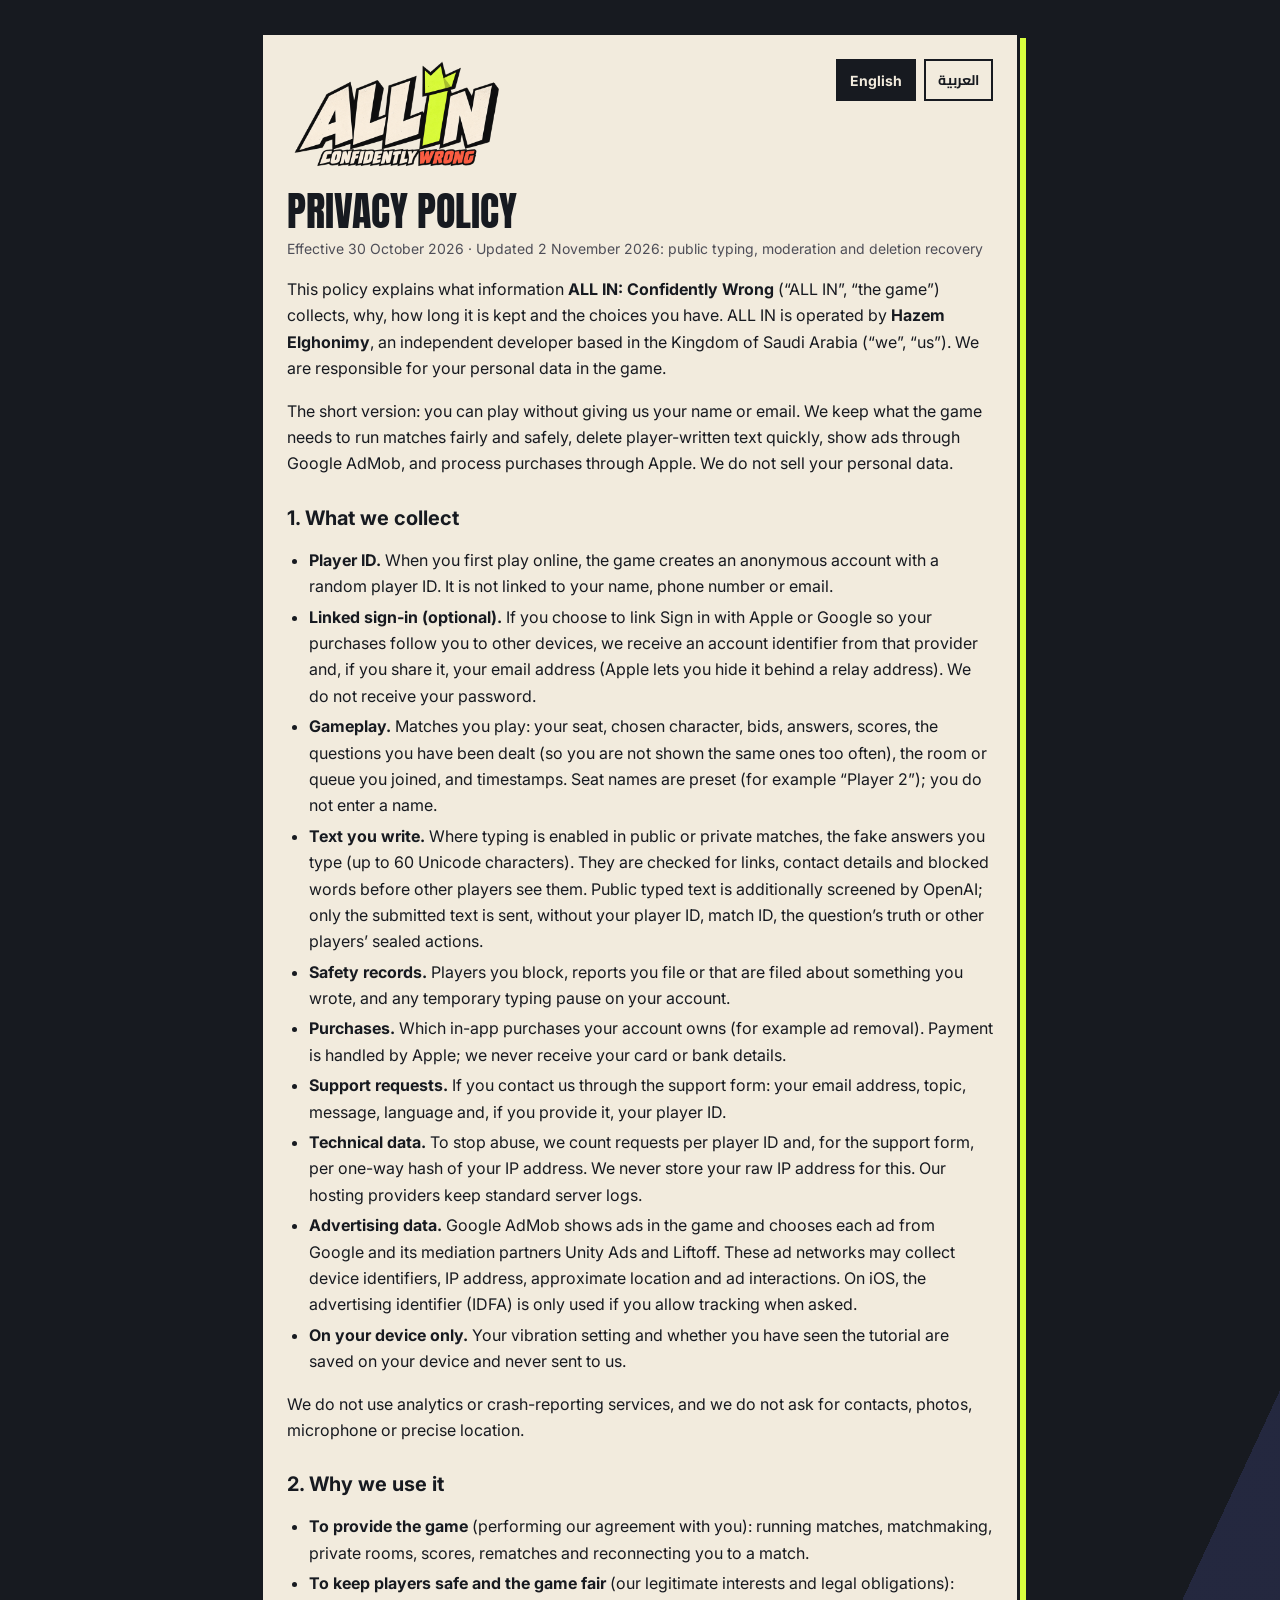
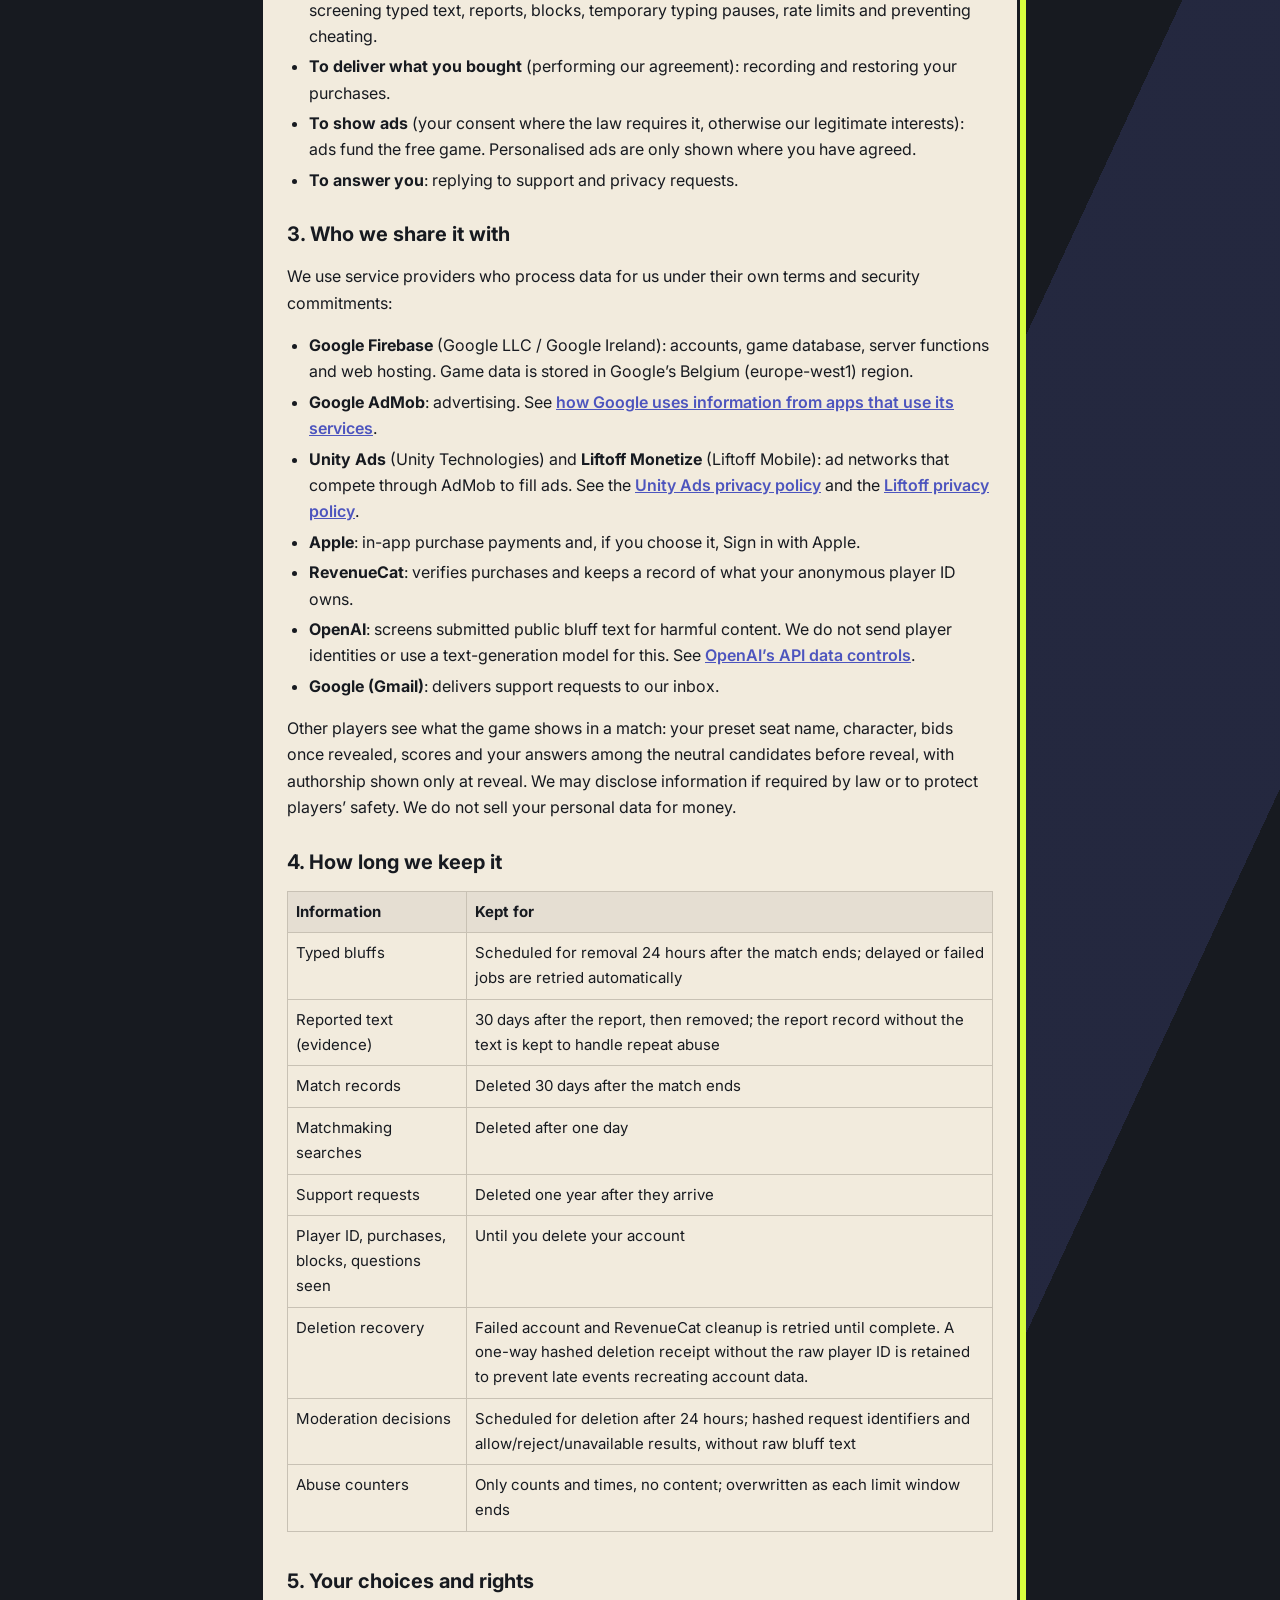
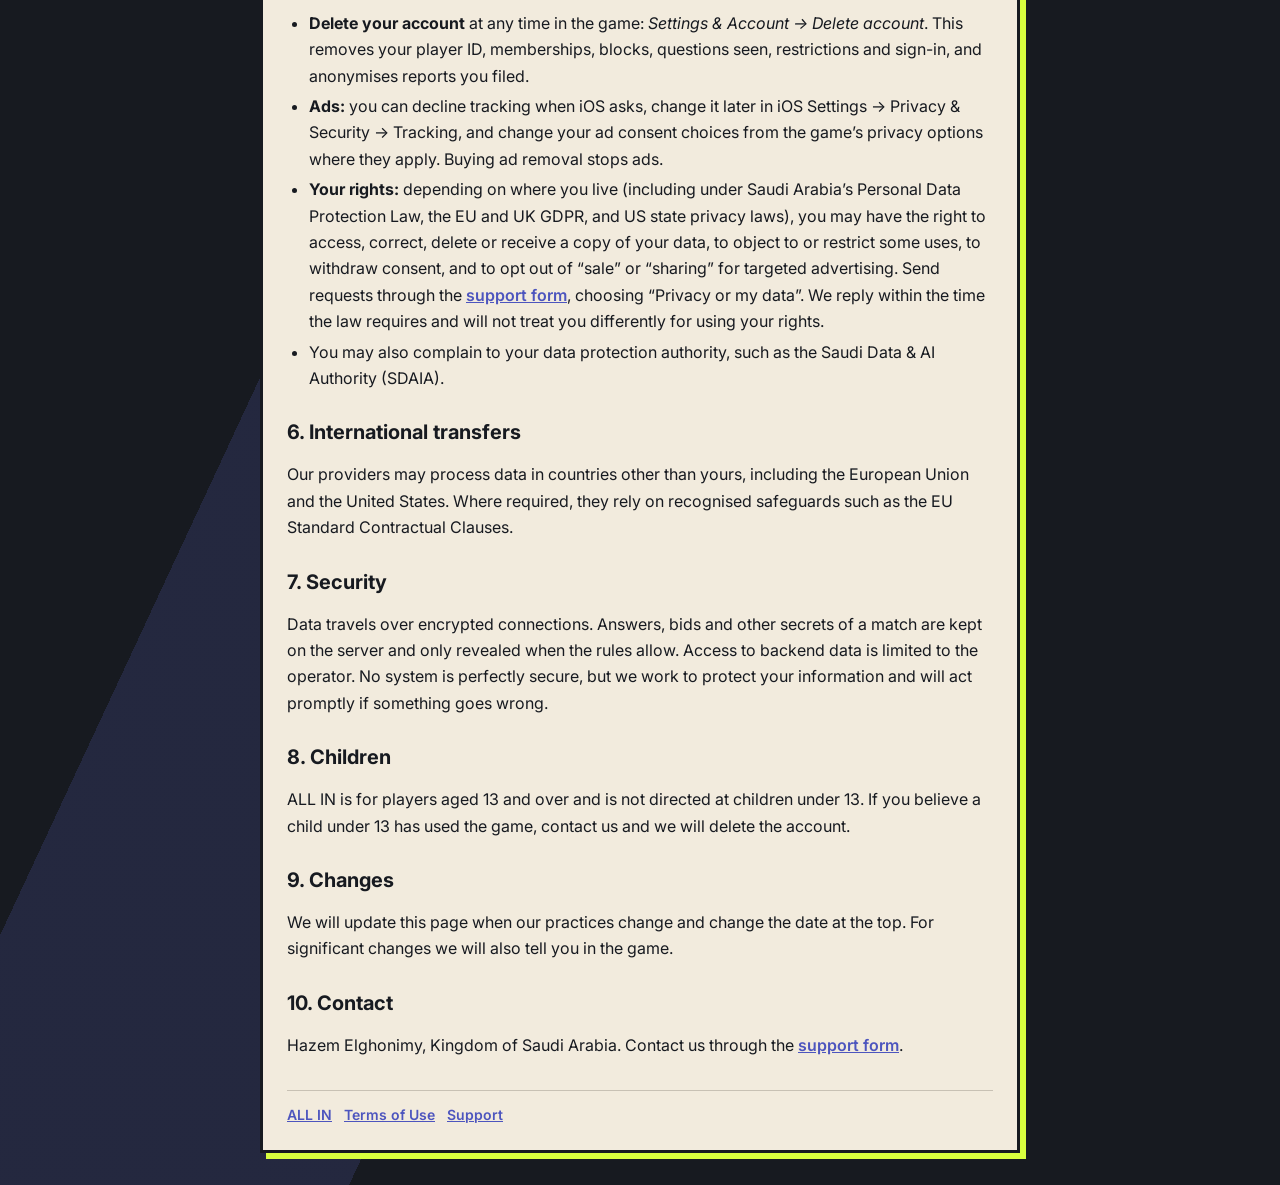
==== commit 1a030441: "Describe public typed bluffs, screening and deletion recovery" ====
--- a/all-in/privacy/index.html
+++ b/all-in/privacy/index.html
@@ -23,7 +23,7 @@
 
 <article lang="en" dir="ltr">
   <h1>Privacy Policy</h1>
-  <p class="meta">Effective 30 October 2026 · Updated 1 November 2026: ad partners Unity Ads and Liftoff</p>
+  <p class="meta">Effective 30 October 2026 · Updated 2 November 2026: public typing, moderation and deletion recovery</p>
 
   <p>This policy explains what information <strong>ALL IN: Confidently Wrong</strong> (“ALL IN”, “the game”) collects, why, how long it is kept and the choices you have. ALL IN is operated by <strong>Hazem Elghonimy</strong>, an independent developer based in the Kingdom of Saudi Arabia (“we”, “us”). We are responsible for your personal data in the game.</p>
   <p>The short version: you can play without giving us your name or email. We keep what the game needs to run matches fairly and safely, delete player-written text quickly, show ads through Google AdMob, and process purchases through Apple. We do not sell your personal data.</p>
@@ -33,7 +33,7 @@
     <li><strong>Player ID.</strong> When you first play online, the game creates an anonymous account with a random player ID. It is not linked to your name, phone number or email.</li>
     <li><strong>Linked sign-in (optional).</strong> If you choose to link Sign in with Apple or Google so your purchases follow you to other devices, we receive an account identifier from that provider and, if you share it, your email address (Apple lets you hide it behind a relay address). We do not receive your password.</li>
     <li><strong>Gameplay.</strong> Matches you play: your seat, chosen character, bids, answers, scores, the questions you have been dealt (so you are not shown the same ones too often), the room or queue you joined, and timestamps. Seat names are preset (for example “Player 2”); you do not enter a name.</li>
-    <li><strong>Text you write.</strong> In private rooms where typed bluffs are switched on, the fake answers you type (up to 60 characters). They are checked automatically for links, contact details and blocked words before other players see them.</li>
+    <li><strong>Text you write.</strong> Where typing is enabled in public or private matches, the fake answers you type (up to 60 Unicode characters). They are checked for links, contact details and blocked words before other players see them. Public typed text is additionally screened by OpenAI; only the submitted text is sent, without your player ID, match ID, the question’s truth or other players’ sealed actions.</li>
     <li><strong>Safety records.</strong> Players you block, reports you file or that are filed about something you wrote, and any temporary typing pause on your account.</li>
     <li><strong>Purchases.</strong> Which in-app purchases your account owns (for example ad removal). Payment is handled by Apple; we never receive your card or bank details.</li>
     <li><strong>Support requests.</strong> If you contact us through the support form: your email address, topic, message, language and, if you provide it, your player ID.</li>
@@ -60,19 +60,22 @@
     <li><strong>Unity Ads</strong> (Unity Technologies) and <strong>Liftoff Monetize</strong> (Liftoff Mobile): ad networks that compete through AdMob to fill ads. See the <a href="https://unity.com/legal/game-player-and-app-user-privacy-policy" rel="noopener">Unity Ads privacy policy</a> and the <a href="https://liftoff.io/privacy-policy/" rel="noopener">Liftoff privacy policy</a>.</li>
     <li><strong>Apple</strong>: in-app purchase payments and, if you choose it, Sign in with Apple.</li>
     <li><strong>RevenueCat</strong>: verifies purchases and keeps a record of what your anonymous player ID owns.</li>
+    <li><strong>OpenAI</strong>: screens submitted public bluff text for harmful content. We do not send player identities or use a text-generation model for this. See <a href="https://developers.openai.com/api/docs/guides/your-data" rel="noopener">OpenAI’s API data controls</a>.</li>
     <li><strong>Google (Gmail)</strong>: delivers support requests to our inbox.</li>
   </ul>
-  <p>Other players see what the game shows in a match: your preset seat name, character, bids once revealed, scores and the answers you wrote after the reveal. We may disclose information if required by law or to protect players’ safety. We do not sell your personal data for money.</p>
+  <p>Other players see what the game shows in a match: your preset seat name, character, bids once revealed, scores and your answers among the neutral candidates before reveal, with authorship shown only at reveal. We may disclose information if required by law or to protect players’ safety. We do not sell your personal data for money.</p>
 
   <h2>4. How long we keep it</h2>
   <div class="table"><table>
     <tr><th>Information</th><th>Kept for</th></tr>
-    <tr><td>Typed bluffs</td><td>Removed 24 hours after the match ends</td></tr>
+    <tr><td>Typed bluffs</td><td>Scheduled for removal 24 hours after the match ends; delayed or failed jobs are retried automatically</td></tr>
     <tr><td>Reported text (evidence)</td><td>30 days after the report, then removed; the report record without the text is kept to handle repeat abuse</td></tr>
     <tr><td>Match records</td><td>Deleted 30 days after the match ends</td></tr>
     <tr><td>Matchmaking searches</td><td>Deleted after one day</td></tr>
     <tr><td>Support requests</td><td>Deleted one year after they arrive</td></tr>
     <tr><td>Player ID, purchases, blocks, questions seen</td><td>Until you delete your account</td></tr>
+    <tr><td>Deletion recovery</td><td>Failed account and RevenueCat cleanup is retried until complete. A one-way hashed deletion receipt without the raw player ID is retained to prevent late events recreating account data.</td></tr>
+    <tr><td>Moderation decisions</td><td>Scheduled for deletion after 24 hours; hashed request identifiers and allow/reject/unavailable results, without raw bluff text</td></tr>
     <tr><td>Abuse counters</td><td>Only counts and times, no content; overwritten as each limit window ends</td></tr>
   </table></div>
 
@@ -104,7 +107,7 @@
 
 <article lang="ar" dir="rtl">
   <h1>سياسة الخصوصية</h1>
-  <p class="meta">تاريخ السريان: 30 أكتوبر 2026 · تحديث 1 نوفمبر 2026: شريكا الإعلانات Unity Ads وLiftoff</p>
+  <p class="meta">تاريخ السريان: 30 أكتوبر 2026 · تحديث 2 نوفمبر 2026: الكتابة العامة وفحص النص واستكمال الحذف</p>
 
   <p>توضح هذه السياسة المعلومات التي تجمعها لعبة <strong>ALL IN: Confidently Wrong</strong> («ALL IN» أو «اللعبة»)، وسبب جمعها، ومدة الاحتفاظ بها، والخيارات المتاحة لك. يشغّل اللعبة <strong>حازم الغنيمي</strong>، مطوّر مستقل مقيم في المملكة العربية السعودية («نحن»)، وهو المسؤول عن بياناتك الشخصية في اللعبة.</p>
   <p>باختصار: يمكنك اللعب دون أن تعطينا اسمك أو بريدك الإلكتروني. نحتفظ بما تحتاجه اللعبة لإدارة المباريات بعدل وأمان، ونحذف النصوص التي يكتبها اللاعبون بسرعة، ونعرض الإعلانات عبر Google AdMob، وتتم المشتريات عبر Apple. لا نبيع بياناتك الشخصية.</p>
@@ -114,7 +117,7 @@
     <li><strong>معرّف اللاعب.</strong> عند أول لعب عبر الإنترنت تنشئ اللعبة حسابًا مجهول الهوية بمعرّف عشوائي، غير مرتبط باسمك أو رقم هاتفك أو بريدك الإلكتروني.</li>
     <li><strong>ربط تسجيل الدخول (اختياري).</strong> إذا اخترت ربط حسابك بـ Apple أو Google لتنتقل مشترياتك معك إلى أجهزة أخرى، نتلقى معرّف الحساب من تلك الجهة، وبريدك الإلكتروني إن اخترت مشاركته (تتيح Apple إخفاءه خلف عنوان وسيط). لا نتلقى كلمة مرورك.</li>
     <li><strong>بيانات اللعب.</strong> المباريات التي تلعبها: مقعدك، والشخصية التي اخترتها، ومراهناتك، وإجاباتك، ونقاطك، والأسئلة التي ظهرت لك (حتى لا تتكرر عليك كثيرًا)، والغرفة أو قائمة الانتظار التي انضممت إليها، والأوقات. أسماء المقاعد محددة مسبقًا (مثل «اللاعب 2») ولا تُدخل اسمًا.</li>
-    <li><strong>النصوص التي تكتبها.</strong> في الغرف الخاصة التي تُفعَّل فيها الخدع المكتوبة: الإجابات المزيفة التي تكتبها (حتى 60 حرفًا). تُفحص تلقائيًا بحثًا عن الروابط وبيانات التواصل والكلمات المحظورة قبل أن يراها اللاعبون الآخرون.</li>
+    <li><strong>النصوص التي تكتبها.</strong> عند تفعيل الكتابة في المباريات العامة أو الخاصة: الإجابات المزيفة التي تكتبها (حتى 60 حرف Unicode). تُفحص بحثًا عن الروابط وبيانات التواصل والكلمات المحظورة قبل عرضها. يُفحص التمويه العام أيضًا عبر OpenAI؛ ولا يُرسل إلا النص المقدم دون معرّف اللاعب أو المباراة أو حقيقة السؤال أو إجراءات اللاعبين السرية.</li>
     <li><strong>سجلات الأمان.</strong> اللاعبون الذين تحظرهم، والبلاغات التي تقدّمها أو التي تُقدَّم بشأن ما كتبته، وأي إيقاف مؤقت للكتابة في حسابك.</li>
     <li><strong>المشتريات.</strong> ما يملكه حسابك من مشتريات داخل اللعبة (مثل إزالة الإعلانات). تتولى Apple الدفع، ولا نتلقى أبدًا بيانات بطاقتك أو حسابك البنكي.</li>
     <li><strong>طلبات الدعم.</strong> إذا تواصلت معنا عبر نموذج الدعم: بريدك الإلكتروني، والموضوع، والرسالة، واللغة، ومعرّف اللاعب إن قدّمته.</li>
@@ -141,19 +144,22 @@
     <li><strong>Unity Ads</strong> (Unity Technologies) و<strong>Liftoff Monetize</strong> (Liftoff Mobile): شبكتان إعلانيتان تتنافسان عبر AdMob لعرض الإعلانات. اطّلع على <a href="https://unity.com/legal/game-player-and-app-user-privacy-policy" rel="noopener">سياسة خصوصية Unity Ads</a> و<a href="https://liftoff.io/privacy-policy/" rel="noopener">سياسة خصوصية Liftoff</a>.</li>
     <li><strong>Apple</strong>: مدفوعات الشراء داخل اللعبة، وتسجيل الدخول عبر Apple إن اخترته.</li>
     <li><strong>RevenueCat</strong>: تتحقق من المشتريات وتحتفظ بسجل لما يملكه معرّف اللاعب المجهول.</li>
+    <li><strong>OpenAI</strong>: فحص نص التمويه العام بحثًا عن المحتوى الضار. لا نرسل هويات اللاعبين ولا نستخدم نموذجًا لتوليد النص لهذا الغرض. اطّلع على <a href="https://developers.openai.com/api/docs/guides/your-data" rel="noopener">ضوابط بيانات OpenAI API</a>.</li>
     <li><strong>Google (Gmail)</strong>: توصيل طلبات الدعم إلى بريدنا.</li>
   </ul>
-  <p>يرى اللاعبون الآخرون ما تعرضه اللعبة في المباراة: اسم مقعدك المحدد مسبقًا، وشخصيتك، ومراهناتك بعد كشفها، ونقاطك، والإجابات التي كتبتها بعد كشف النتيجة. قد نفصح عن معلومات إذا اقتضى النظام ذلك أو لحماية سلامة اللاعبين. لا نبيع بياناتك الشخصية مقابل المال.</p>
+  <p>يرى اللاعبون الآخرون ما تعرضه اللعبة في المباراة: اسم مقعدك المحدد مسبقًا، وشخصيتك، ومراهناتك بعد كشفها، ونقاطك، وإجاباتك ضمن الخيارات المحايدة قبل الكشف، ولا تُكشف هوية الكاتب إلا عند كشف النتيجة. قد نفصح عن معلومات إذا اقتضى النظام ذلك أو لحماية سلامة اللاعبين. لا نبيع بياناتك الشخصية مقابل المال.</p>
 
   <h2>4. مدة الاحتفاظ</h2>
   <div class="table"><table>
     <tr><th>المعلومات</th><th>مدة الاحتفاظ</th></tr>
-    <tr><td>الخدع المكتوبة</td><td>تُزال بعد 24 ساعة من انتهاء المباراة</td></tr>
+    <tr><td>الخدع المكتوبة</td><td>تُجدول إزالتها بعد 24 ساعة من انتهاء المباراة، وتُعاد تلقائيًا المهام المتأخرة أو المتعثرة</td></tr>
     <tr><td>النص المُبلَّغ عنه (الدليل)</td><td>30 يومًا من البلاغ ثم يُزال؛ ويُحتفظ بسجل البلاغ دون النص للتعامل مع الإساءة المتكررة</td></tr>
     <tr><td>سجلات المباريات</td><td>تُحذف بعد 30 يومًا من انتهاء المباراة</td></tr>
     <tr><td>عمليات البحث عن لاعبين</td><td>تُحذف بعد يوم واحد</td></tr>
     <tr><td>طلبات الدعم</td><td>تُحذف بعد سنة من وصولها</td></tr>
     <tr><td>معرّف اللاعب، والمشتريات، والحظر، والأسئلة التي ظهرت لك</td><td>حتى تحذف حسابك</td></tr>
+    <tr><td>استكمال الحذف</td><td>تُعاد محاولات حذف الحساب وبيانات RevenueCat المتعثرة حتى اكتمالها. يُحتفظ بإيصال حذف مجزّأ أحادي الاتجاه دون معرّف اللاعب الأصلي لمنع الأحداث المتأخرة من إعادة إنشاء بياناته.</td></tr>
+    <tr><td>نتائج فحص النص</td><td>تُجدول إزالتها بعد 24 ساعة؛ معرّفات طلبات مجزّأة ونتائج قبول أو رفض أو تعذر، دون نص التمويه الأصلي.</td></tr>
     <tr><td>عدّادات منع الإساءة</td><td>أعداد وأوقات فقط دون أي محتوى، وتُستبدل بانتهاء كل فترة</td></tr>
   </table></div>
 
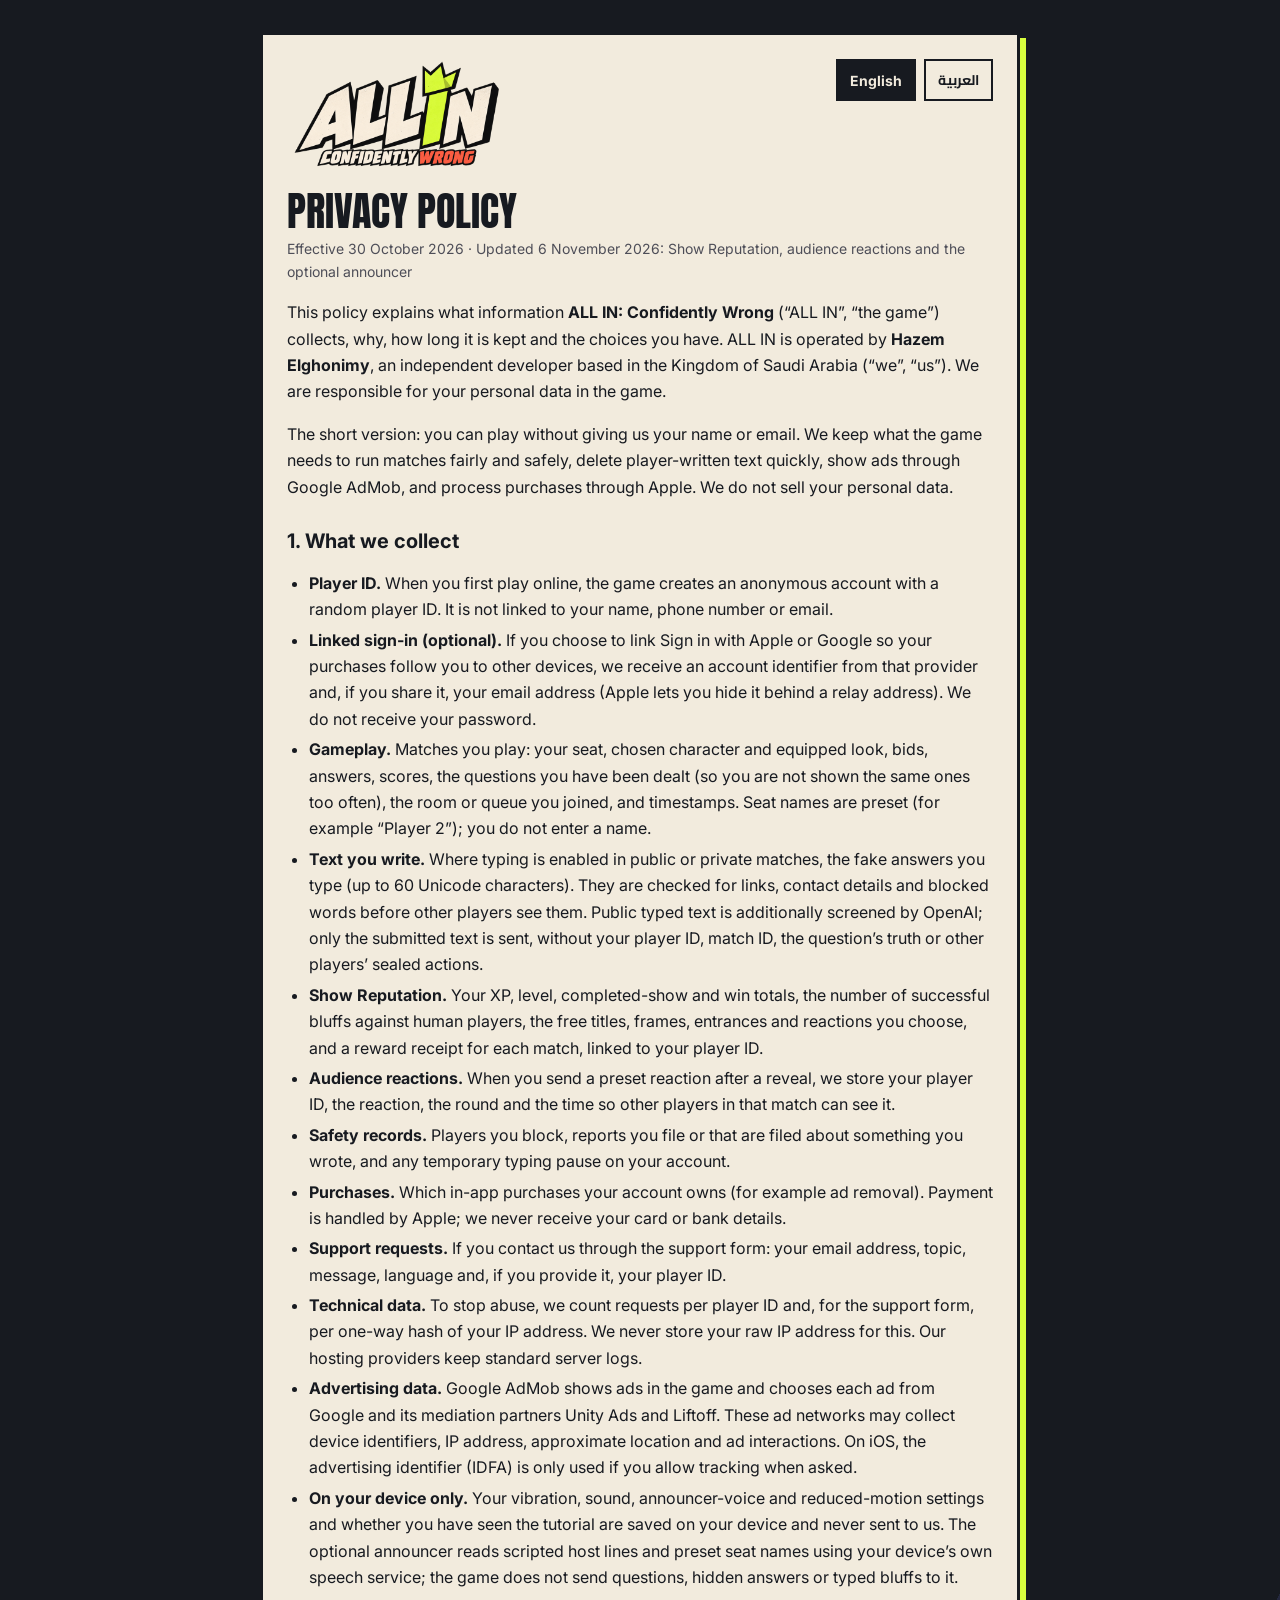
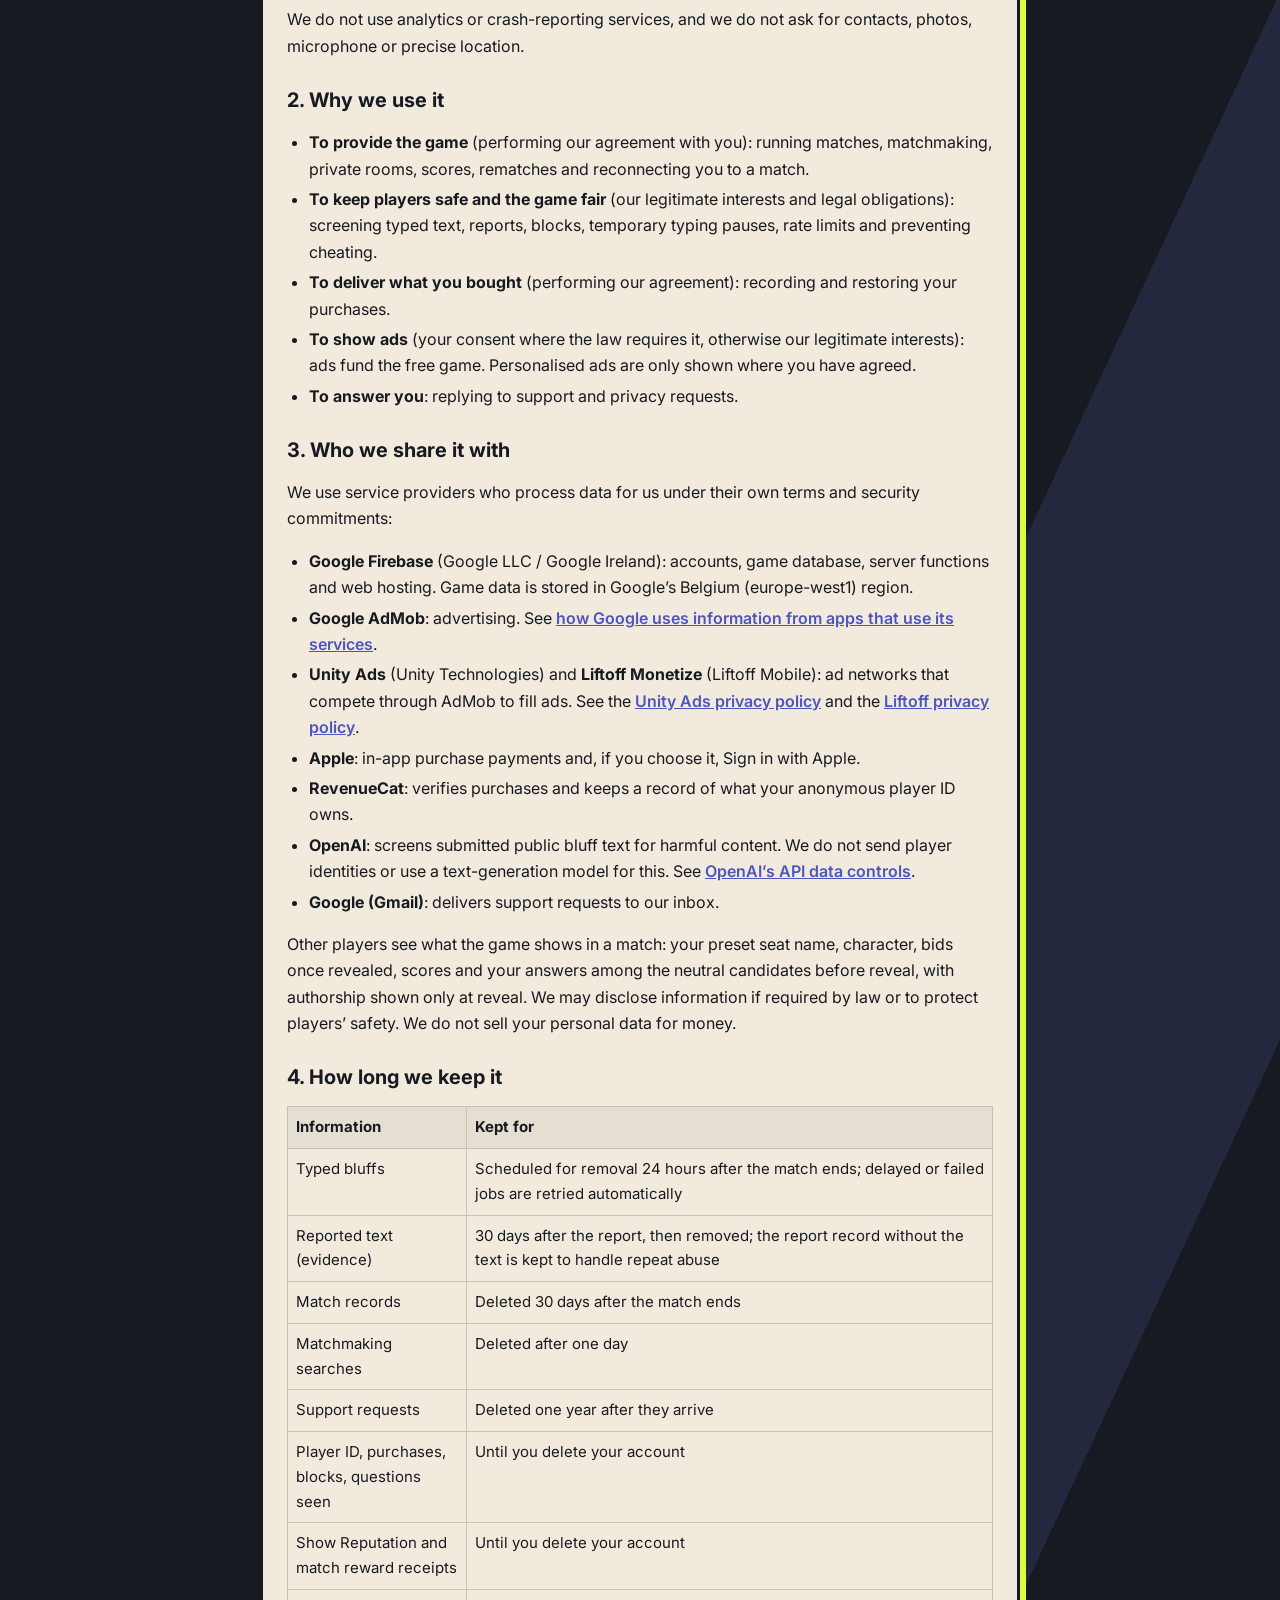
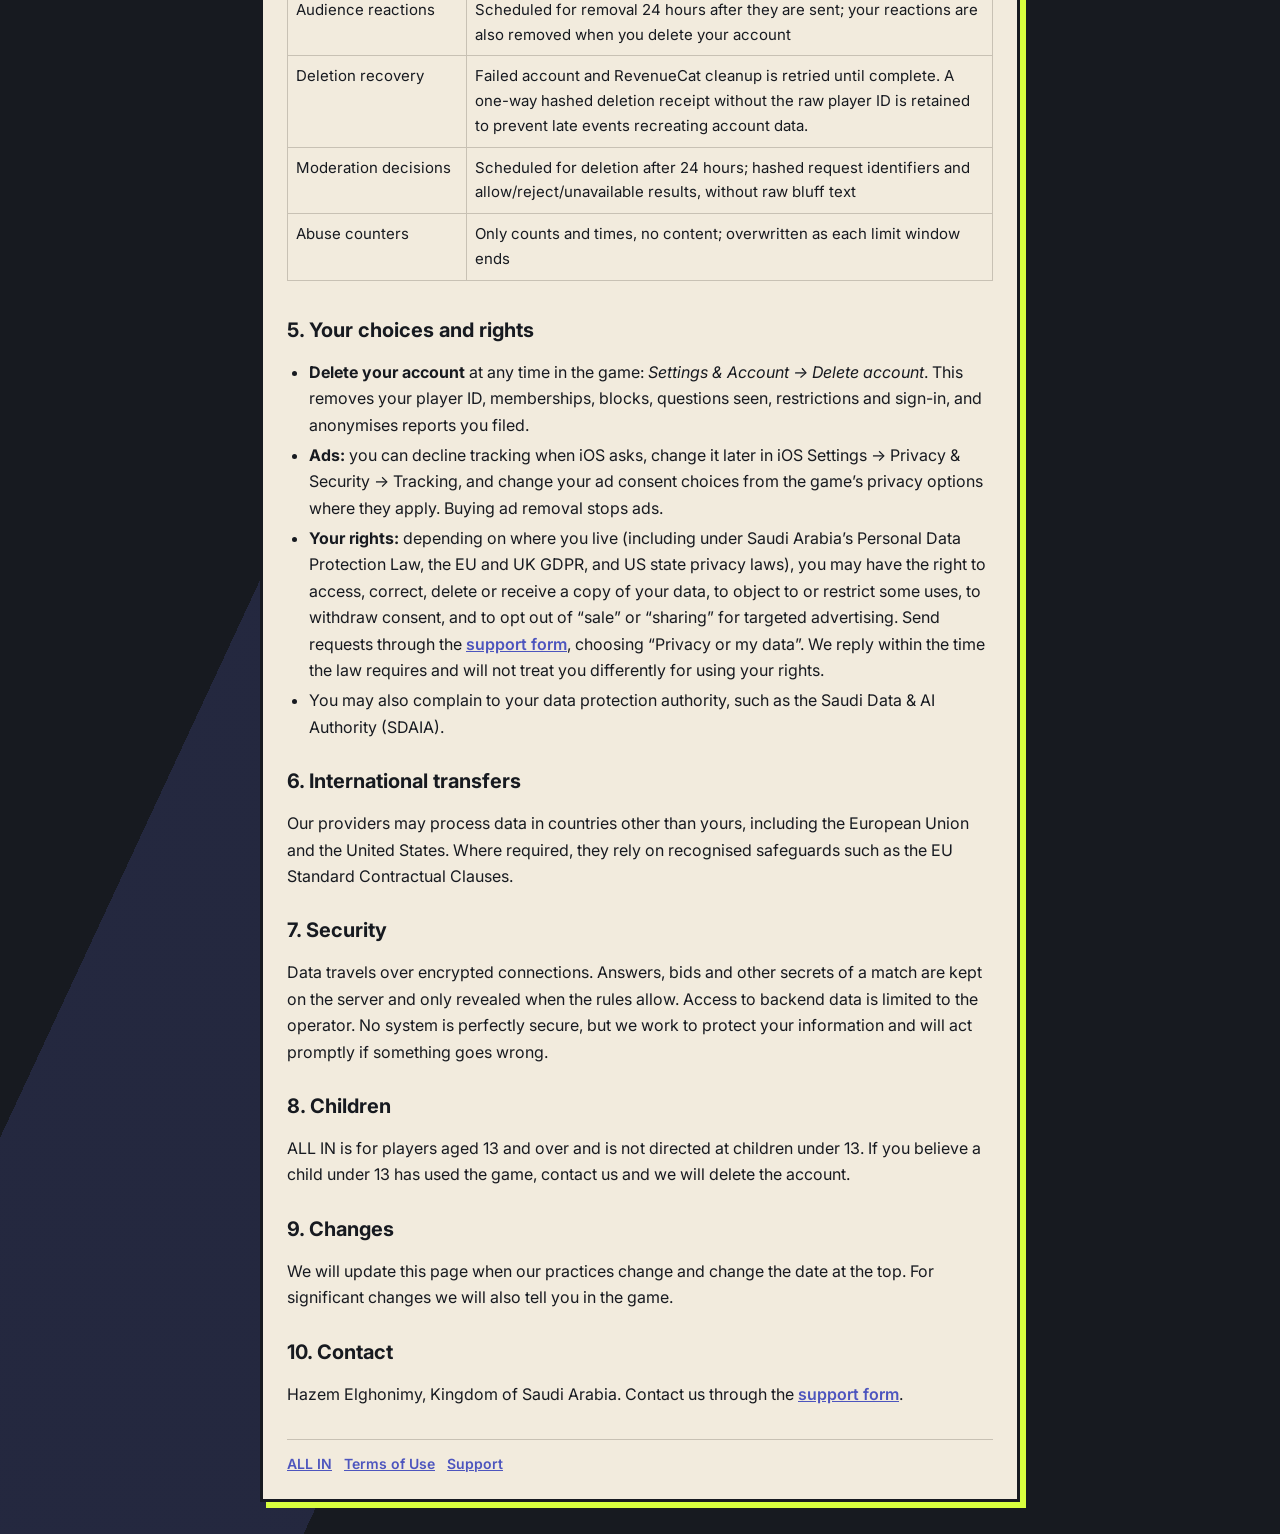
==== commit fccb0fab: "ALL IN privacy policy: Show Reputation, audience reactions and the optional announcer Co-Authored-By" ====
--- a/all-in/privacy/index.html
+++ b/all-in/privacy/index.html
@@ -23,7 +23,7 @@
 
 <article lang="en" dir="ltr">
   <h1>Privacy Policy</h1>
-  <p class="meta">Effective 30 October 2026 · Updated 2 November 2026: public typing, moderation and deletion recovery</p>
+  <p class="meta">Effective 30 October 2026 · Updated 6 November 2026: Show Reputation, audience reactions and the optional announcer</p>
 
   <p>This policy explains what information <strong>ALL IN: Confidently Wrong</strong> (“ALL IN”, “the game”) collects, why, how long it is kept and the choices you have. ALL IN is operated by <strong>Hazem Elghonimy</strong>, an independent developer based in the Kingdom of Saudi Arabia (“we”, “us”). We are responsible for your personal data in the game.</p>
   <p>The short version: you can play without giving us your name or email. We keep what the game needs to run matches fairly and safely, delete player-written text quickly, show ads through Google AdMob, and process purchases through Apple. We do not sell your personal data.</p>
@@ -32,14 +32,16 @@
   <ul>
     <li><strong>Player ID.</strong> When you first play online, the game creates an anonymous account with a random player ID. It is not linked to your name, phone number or email.</li>
     <li><strong>Linked sign-in (optional).</strong> If you choose to link Sign in with Apple or Google so your purchases follow you to other devices, we receive an account identifier from that provider and, if you share it, your email address (Apple lets you hide it behind a relay address). We do not receive your password.</li>
-    <li><strong>Gameplay.</strong> Matches you play: your seat, chosen character, bids, answers, scores, the questions you have been dealt (so you are not shown the same ones too often), the room or queue you joined, and timestamps. Seat names are preset (for example “Player 2”); you do not enter a name.</li>
+    <li><strong>Gameplay.</strong> Matches you play: your seat, chosen character and equipped look, bids, answers, scores, the questions you have been dealt (so you are not shown the same ones too often), the room or queue you joined, and timestamps. Seat names are preset (for example “Player 2”); you do not enter a name.</li>
     <li><strong>Text you write.</strong> Where typing is enabled in public or private matches, the fake answers you type (up to 60 Unicode characters). They are checked for links, contact details and blocked words before other players see them. Public typed text is additionally screened by OpenAI; only the submitted text is sent, without your player ID, match ID, the question’s truth or other players’ sealed actions.</li>
+    <li><strong>Show Reputation.</strong> Your XP, level, completed-show and win totals, the number of successful bluffs against human players, the free titles, frames, entrances and reactions you choose, and a reward receipt for each match, linked to your player ID.</li>
+    <li><strong>Audience reactions.</strong> When you send a preset reaction after a reveal, we store your player ID, the reaction, the round and the time so other players in that match can see it.</li>
     <li><strong>Safety records.</strong> Players you block, reports you file or that are filed about something you wrote, and any temporary typing pause on your account.</li>
     <li><strong>Purchases.</strong> Which in-app purchases your account owns (for example ad removal). Payment is handled by Apple; we never receive your card or bank details.</li>
     <li><strong>Support requests.</strong> If you contact us through the support form: your email address, topic, message, language and, if you provide it, your player ID.</li>
     <li><strong>Technical data.</strong> To stop abuse, we count requests per player ID and, for the support form, per one-way hash of your IP address. We never store your raw IP address for this. Our hosting providers keep standard server logs.</li>
     <li><strong>Advertising data.</strong> Google AdMob shows ads in the game and chooses each ad from Google and its mediation partners Unity Ads and Liftoff. These ad networks may collect device identifiers, IP address, approximate location and ad interactions. On iOS, the advertising identifier (IDFA) is only used if you allow tracking when asked.</li>
-    <li><strong>On your device only.</strong> Your vibration setting and whether you have seen the tutorial are saved on your device and never sent to us.</li>
+    <li><strong>On your device only.</strong> Your vibration, sound, announcer-voice and reduced-motion settings and whether you have seen the tutorial are saved on your device and never sent to us. The optional announcer reads scripted host lines and preset seat names using your device’s own speech service; the game does not send questions, hidden answers or typed bluffs to it.</li>
   </ul>
   <p>We do not use analytics or crash-reporting services, and we do not ask for contacts, photos, microphone or precise location.</p>
 
@@ -74,6 +76,8 @@
     <tr><td>Matchmaking searches</td><td>Deleted after one day</td></tr>
     <tr><td>Support requests</td><td>Deleted one year after they arrive</td></tr>
     <tr><td>Player ID, purchases, blocks, questions seen</td><td>Until you delete your account</td></tr>
+    <tr><td>Show Reputation and match reward receipts</td><td>Until you delete your account</td></tr>
+    <tr><td>Audience reactions</td><td>Scheduled for removal 24 hours after they are sent; your reactions are also removed when you delete your account</td></tr>
     <tr><td>Deletion recovery</td><td>Failed account and RevenueCat cleanup is retried until complete. A one-way hashed deletion receipt without the raw player ID is retained to prevent late events recreating account data.</td></tr>
     <tr><td>Moderation decisions</td><td>Scheduled for deletion after 24 hours; hashed request identifiers and allow/reject/unavailable results, without raw bluff text</td></tr>
     <tr><td>Abuse counters</td><td>Only counts and times, no content; overwritten as each limit window ends</td></tr>
@@ -107,7 +111,7 @@
 
 <article lang="ar" dir="rtl">
   <h1>سياسة الخصوصية</h1>
-  <p class="meta">تاريخ السريان: 30 أكتوبر 2026 · تحديث 2 نوفمبر 2026: الكتابة العامة وفحص النص واستكمال الحذف</p>
+  <p class="meta">تاريخ السريان: 30 أكتوبر 2026 · تحديث 6 نوفمبر 2026: سمعة الاستوديو وتفاعلات الجمهور والمقدّم الاختياري</p>
 
   <p>توضح هذه السياسة المعلومات التي تجمعها لعبة <strong>ALL IN: Confidently Wrong</strong> («ALL IN» أو «اللعبة»)، وسبب جمعها، ومدة الاحتفاظ بها، والخيارات المتاحة لك. يشغّل اللعبة <strong>حازم الغنيمي</strong>، مطوّر مستقل مقيم في المملكة العربية السعودية («نحن»)، وهو المسؤول عن بياناتك الشخصية في اللعبة.</p>
   <p>باختصار: يمكنك اللعب دون أن تعطينا اسمك أو بريدك الإلكتروني. نحتفظ بما تحتاجه اللعبة لإدارة المباريات بعدل وأمان، ونحذف النصوص التي يكتبها اللاعبون بسرعة، ونعرض الإعلانات عبر Google AdMob، وتتم المشتريات عبر Apple. لا نبيع بياناتك الشخصية.</p>
@@ -116,14 +120,16 @@
   <ul>
     <li><strong>معرّف اللاعب.</strong> عند أول لعب عبر الإنترنت تنشئ اللعبة حسابًا مجهول الهوية بمعرّف عشوائي، غير مرتبط باسمك أو رقم هاتفك أو بريدك الإلكتروني.</li>
     <li><strong>ربط تسجيل الدخول (اختياري).</strong> إذا اخترت ربط حسابك بـ Apple أو Google لتنتقل مشترياتك معك إلى أجهزة أخرى، نتلقى معرّف الحساب من تلك الجهة، وبريدك الإلكتروني إن اخترت مشاركته (تتيح Apple إخفاءه خلف عنوان وسيط). لا نتلقى كلمة مرورك.</li>
-    <li><strong>بيانات اللعب.</strong> المباريات التي تلعبها: مقعدك، والشخصية التي اخترتها، ومراهناتك، وإجاباتك، ونقاطك، والأسئلة التي ظهرت لك (حتى لا تتكرر عليك كثيرًا)، والغرفة أو قائمة الانتظار التي انضممت إليها، والأوقات. أسماء المقاعد محددة مسبقًا (مثل «اللاعب 2») ولا تُدخل اسمًا.</li>
+    <li><strong>بيانات اللعب.</strong> المباريات التي تلعبها: مقعدك، والشخصية التي اخترتها وإطلالتها المفعّلة، ومراهناتك، وإجاباتك، ونقاطك، والأسئلة التي ظهرت لك (حتى لا تتكرر عليك كثيرًا)، والغرفة أو قائمة الانتظار التي انضممت إليها، والأوقات. أسماء المقاعد محددة مسبقًا (مثل «اللاعب 2») ولا تُدخل اسمًا.</li>
     <li><strong>النصوص التي تكتبها.</strong> عند تفعيل الكتابة في المباريات العامة أو الخاصة: الإجابات المزيفة التي تكتبها (حتى 60 حرف Unicode). تُفحص بحثًا عن الروابط وبيانات التواصل والكلمات المحظورة قبل عرضها. يُفحص التمويه العام أيضًا عبر OpenAI؛ ولا يُرسل إلا النص المقدم دون معرّف اللاعب أو المباراة أو حقيقة السؤال أو إجراءات اللاعبين السرية.</li>
+    <li><strong>سمعة الاستوديو.</strong> نقاط XP والمستوى وعدد الحلقات المكتملة والانتصارات، وعدد التمويهات التي خدعت لاعبين حقيقيين، والألقاب والإطارات والدخلات والتفاعلات المجانية التي تختارها، وإيصال مكافأة لكل مباراة، مرتبطة بمعرّف اللاعب.</li>
+    <li><strong>تفاعلات الجمهور.</strong> عند إرسال تفاعل جاهز بعد الكشف نحفظ معرّف اللاعب والتفاعل والجولة والوقت ليراه اللاعبون الآخرون في تلك المباراة.</li>
     <li><strong>سجلات الأمان.</strong> اللاعبون الذين تحظرهم، والبلاغات التي تقدّمها أو التي تُقدَّم بشأن ما كتبته، وأي إيقاف مؤقت للكتابة في حسابك.</li>
     <li><strong>المشتريات.</strong> ما يملكه حسابك من مشتريات داخل اللعبة (مثل إزالة الإعلانات). تتولى Apple الدفع، ولا نتلقى أبدًا بيانات بطاقتك أو حسابك البنكي.</li>
     <li><strong>طلبات الدعم.</strong> إذا تواصلت معنا عبر نموذج الدعم: بريدك الإلكتروني، والموضوع، والرسالة، واللغة، ومعرّف اللاعب إن قدّمته.</li>
     <li><strong>بيانات تقنية.</strong> لمنع إساءة الاستخدام نعدّ الطلبات لكل معرّف لاعب، ولنموذج الدعم لكل بصمة أحادية الاتجاه (hash) لعنوان IP الخاص بك. لا نخزّن عنوان IP نفسه لهذا الغرض. ويحتفظ مزوّدو الاستضافة بسجلات خوادم اعتيادية.</li>
     <li><strong>بيانات الإعلانات.</strong> تعرض Google AdMob الإعلانات في اللعبة وتختار كل إعلان من Google ومن شريكيها في الوساطة Unity Ads وLiftoff. قد تجمع هذه الشبكات الإعلانية معرّفات الجهاز وعنوان IP والموقع التقريبي والتفاعل مع الإعلانات. على iOS لا يُستخدم معرّف الإعلانات (IDFA) إلا إذا سمحت بالتتبع عند سؤالك.</li>
-    <li><strong>على جهازك فقط.</strong> إعداد الاهتزاز وما إذا كنت قد شاهدت الشرح التعليمي يُحفظان على جهازك ولا يُرسلان إلينا.</li>
+    <li><strong>على جهازك فقط.</strong> إعدادات الاهتزاز والصوت وصوت المقدّم وتقليل الحركة، وما إذا كنت قد شاهدت الشرح التعليمي، تُحفظ على جهازك ولا تُرسل إلينا. يقرأ المقدّم الاختياري عبارات مكتوبة مسبقًا وأسماء المقاعد المحددة مسبقًا باستخدام خدمة النطق في جهازك؛ ولا ترسل اللعبة إليها الأسئلة أو الإجابات السرية أو التمويهات المكتوبة.</li>
   </ul>
   <p>لا نستخدم خدمات التحليلات أو تقارير الأعطال، ولا نطلب الوصول إلى جهات الاتصال أو الصور أو الميكروفون أو موقعك الدقيق.</p>
 
@@ -158,6 +164,8 @@
     <tr><td>عمليات البحث عن لاعبين</td><td>تُحذف بعد يوم واحد</td></tr>
     <tr><td>طلبات الدعم</td><td>تُحذف بعد سنة من وصولها</td></tr>
     <tr><td>معرّف اللاعب، والمشتريات، والحظر، والأسئلة التي ظهرت لك</td><td>حتى تحذف حسابك</td></tr>
+    <tr><td>سمعة الاستوديو وإيصالات مكافآت المباريات</td><td>حتى تحذف حسابك</td></tr>
+    <tr><td>تفاعلات الجمهور</td><td>تُجدول إزالتها بعد 24 ساعة من إرسالها، وتُحذف تفاعلاتك أيضًا عند حذف حسابك</td></tr>
     <tr><td>استكمال الحذف</td><td>تُعاد محاولات حذف الحساب وبيانات RevenueCat المتعثرة حتى اكتمالها. يُحتفظ بإيصال حذف مجزّأ أحادي الاتجاه دون معرّف اللاعب الأصلي لمنع الأحداث المتأخرة من إعادة إنشاء بياناته.</td></tr>
     <tr><td>نتائج فحص النص</td><td>تُجدول إزالتها بعد 24 ساعة؛ معرّفات طلبات مجزّأة ونتائج قبول أو رفض أو تعذر، دون نص التمويه الأصلي.</td></tr>
     <tr><td>عدّادات منع الإساءة</td><td>أعداد وأوقات فقط دون أي محتوى، وتُستبدل بانتهاء كل فترة</td></tr>
